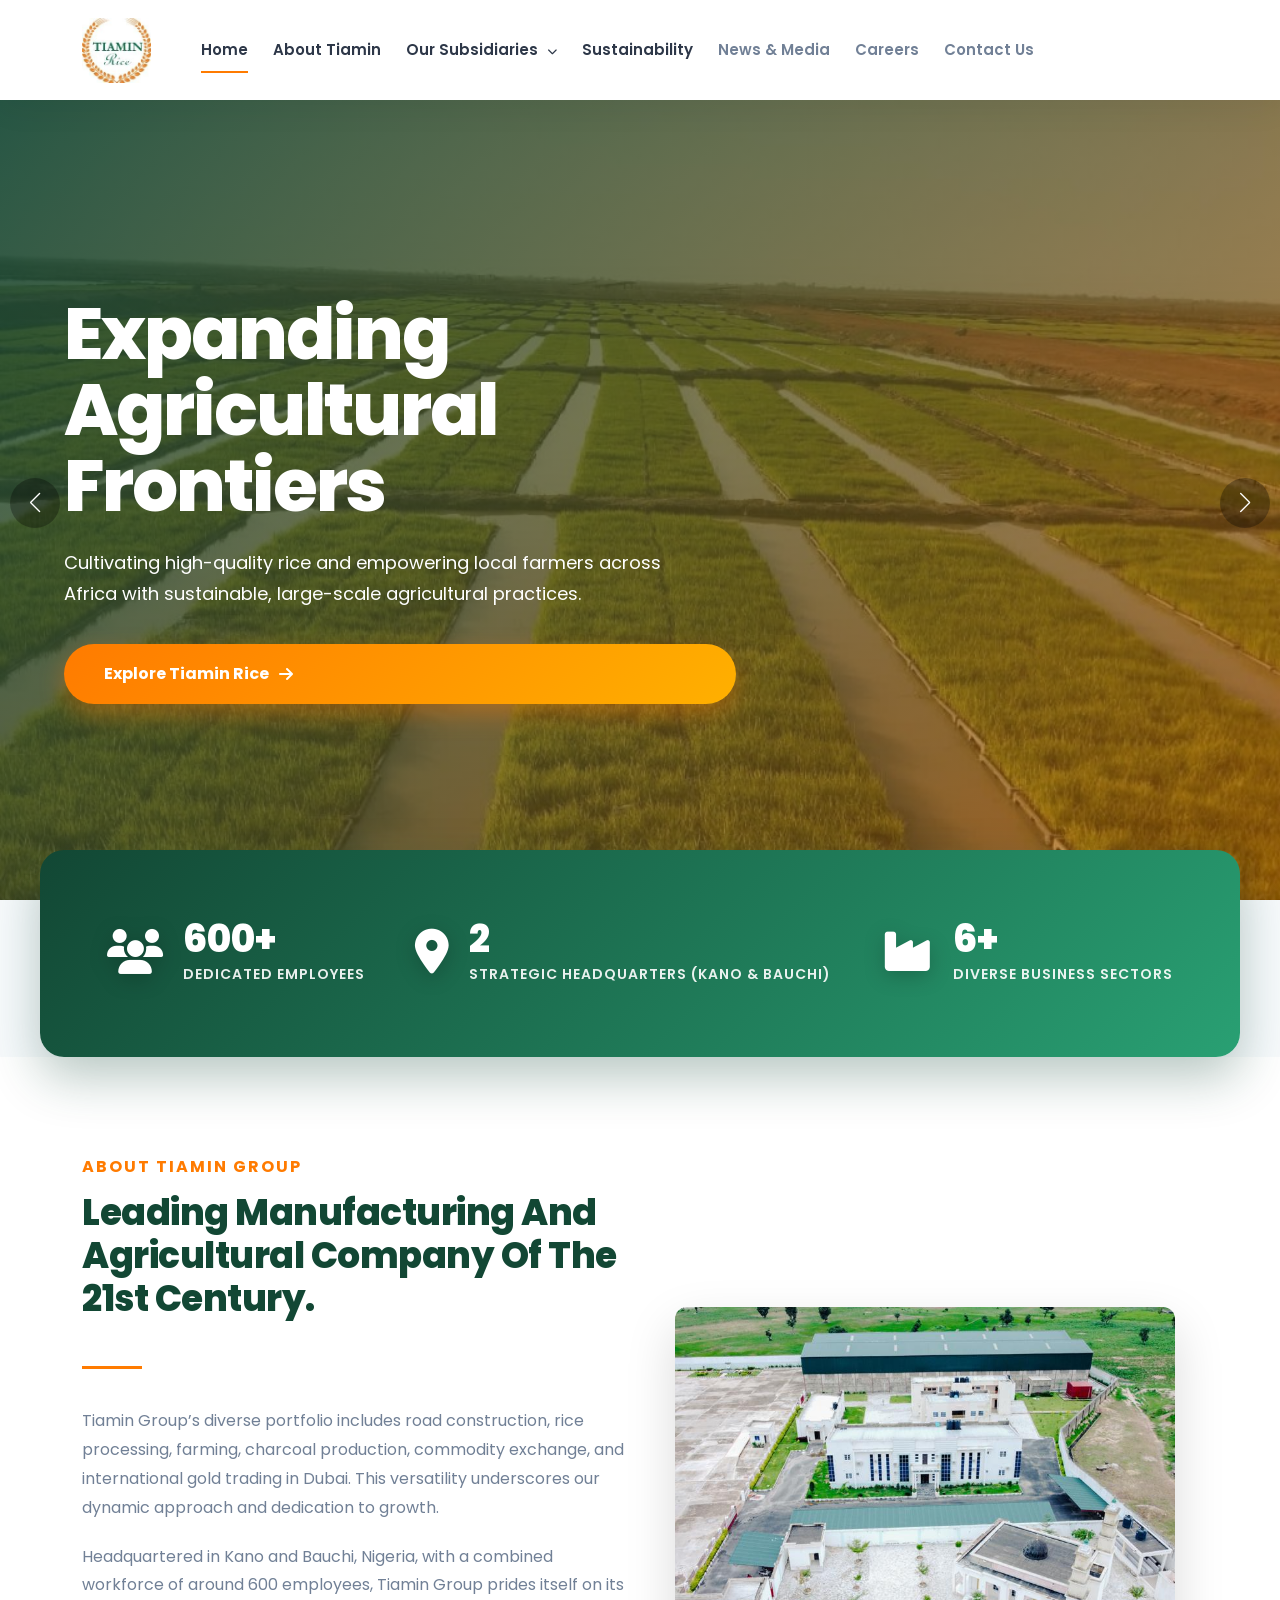
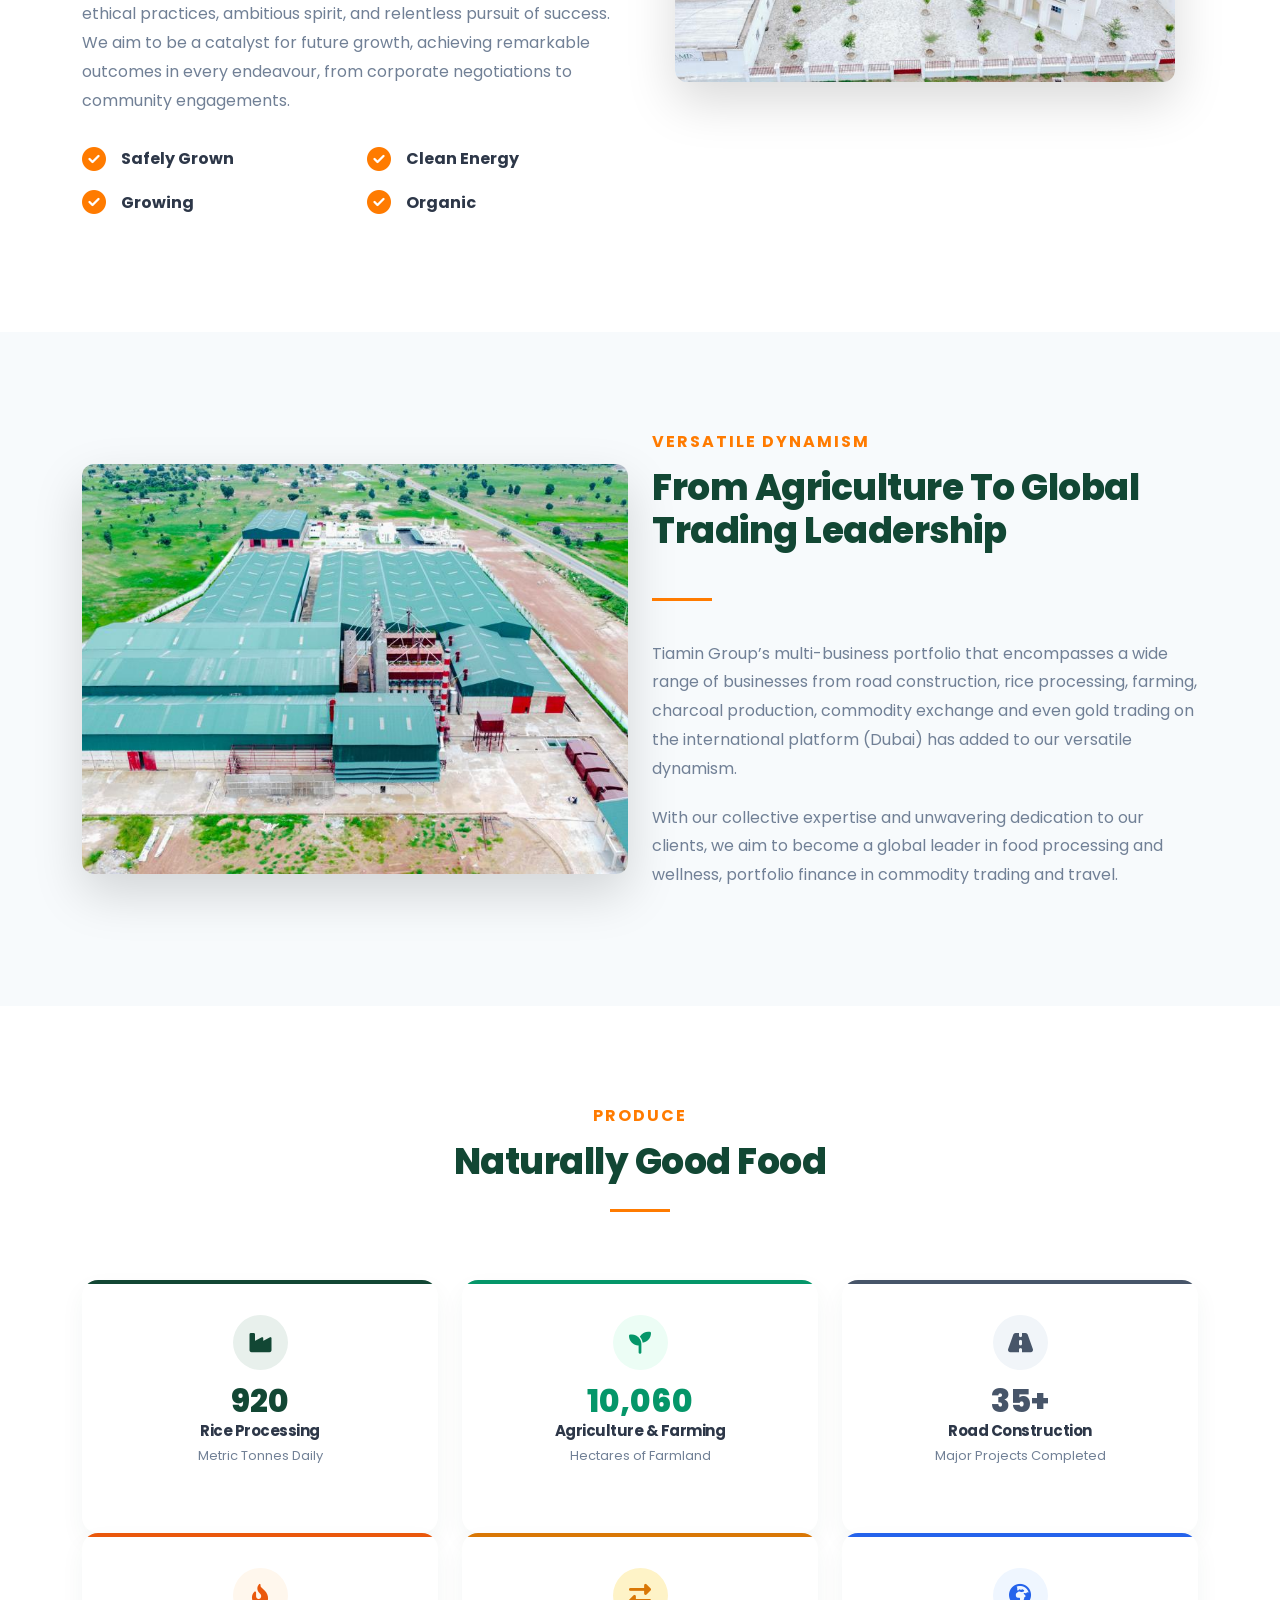
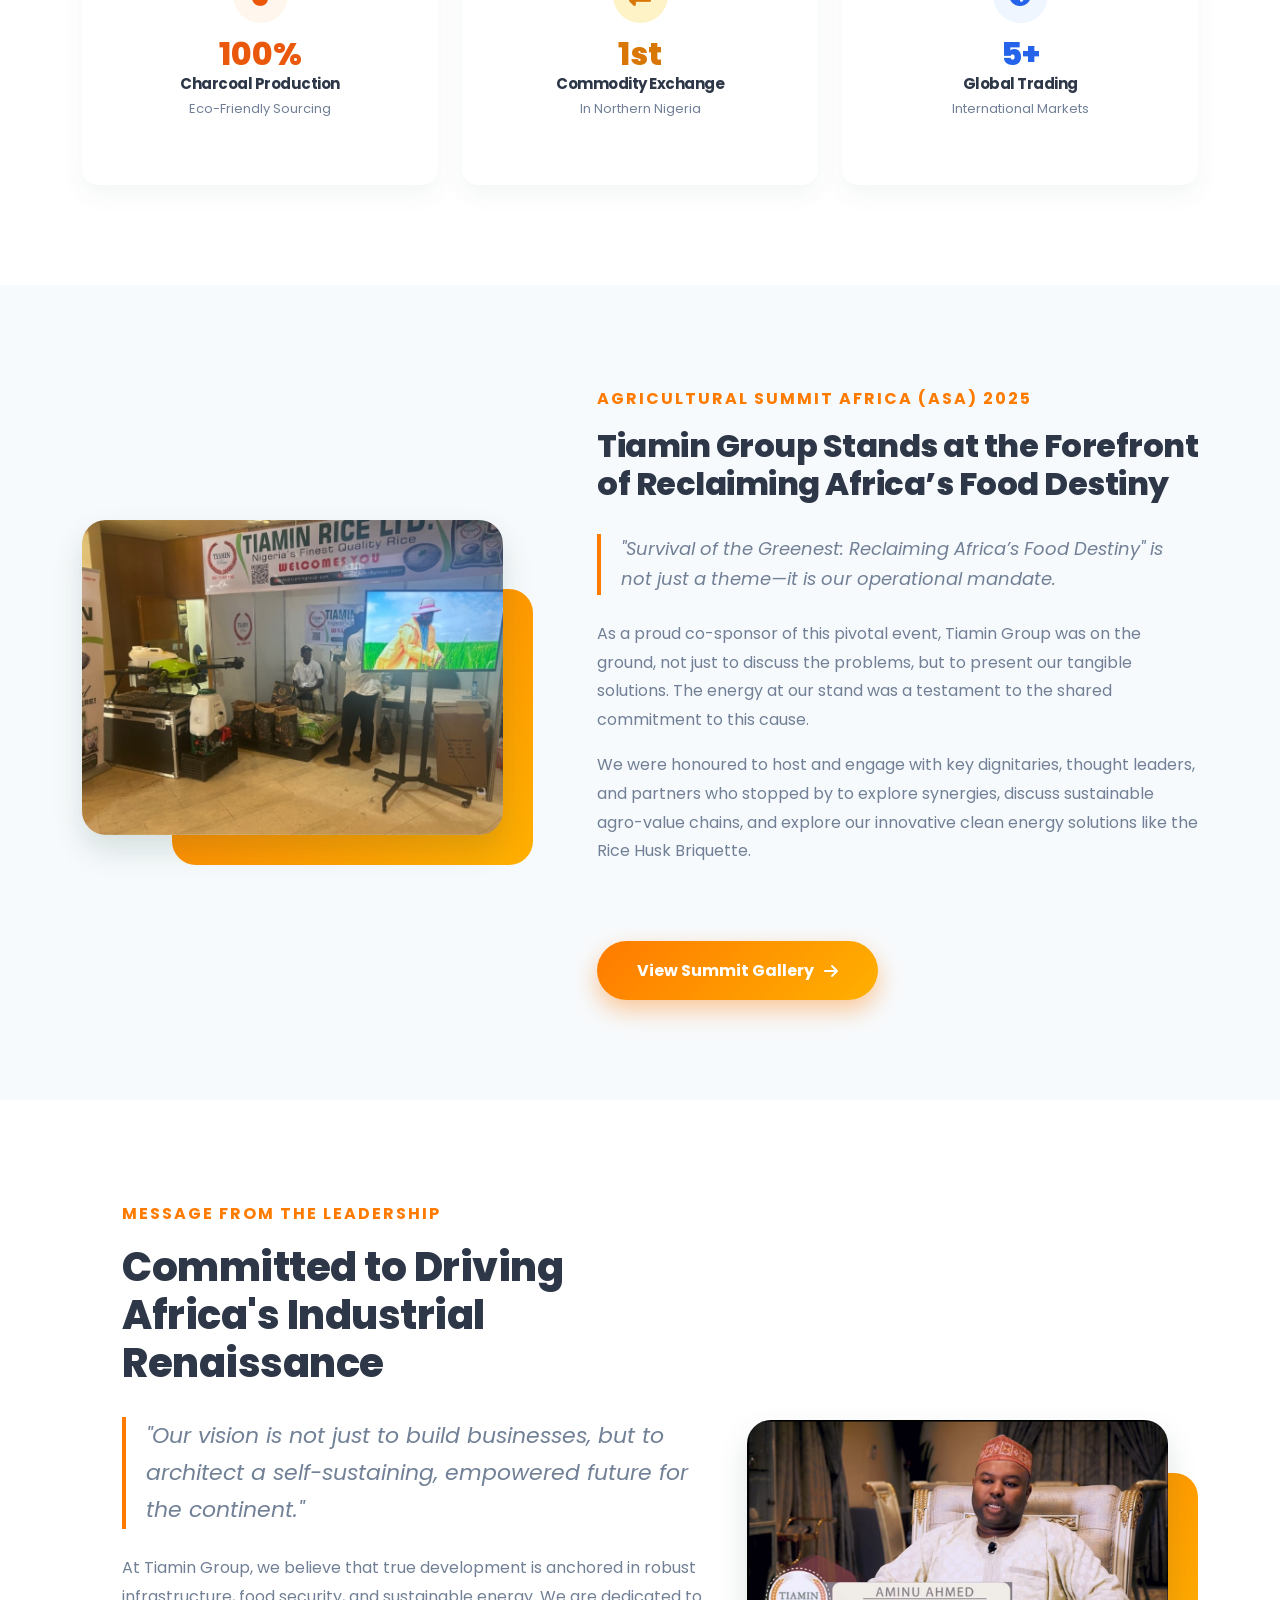
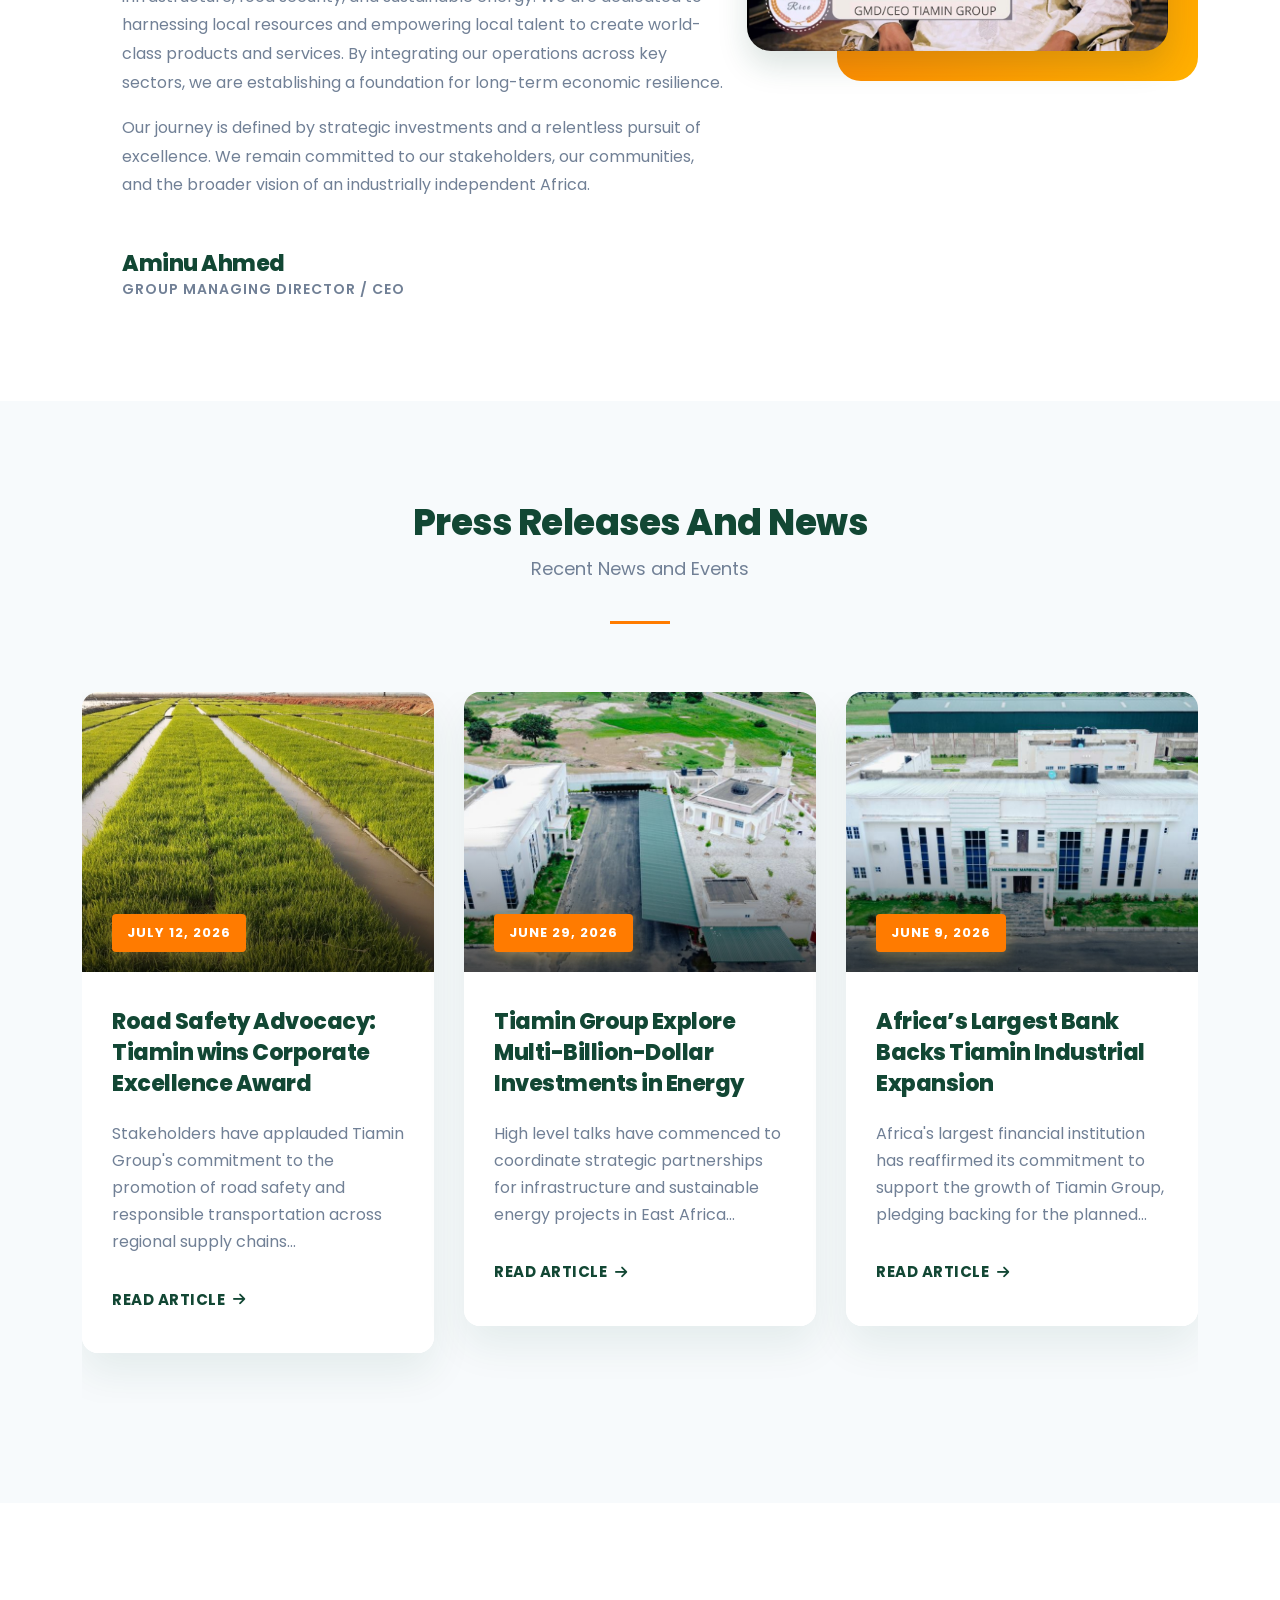
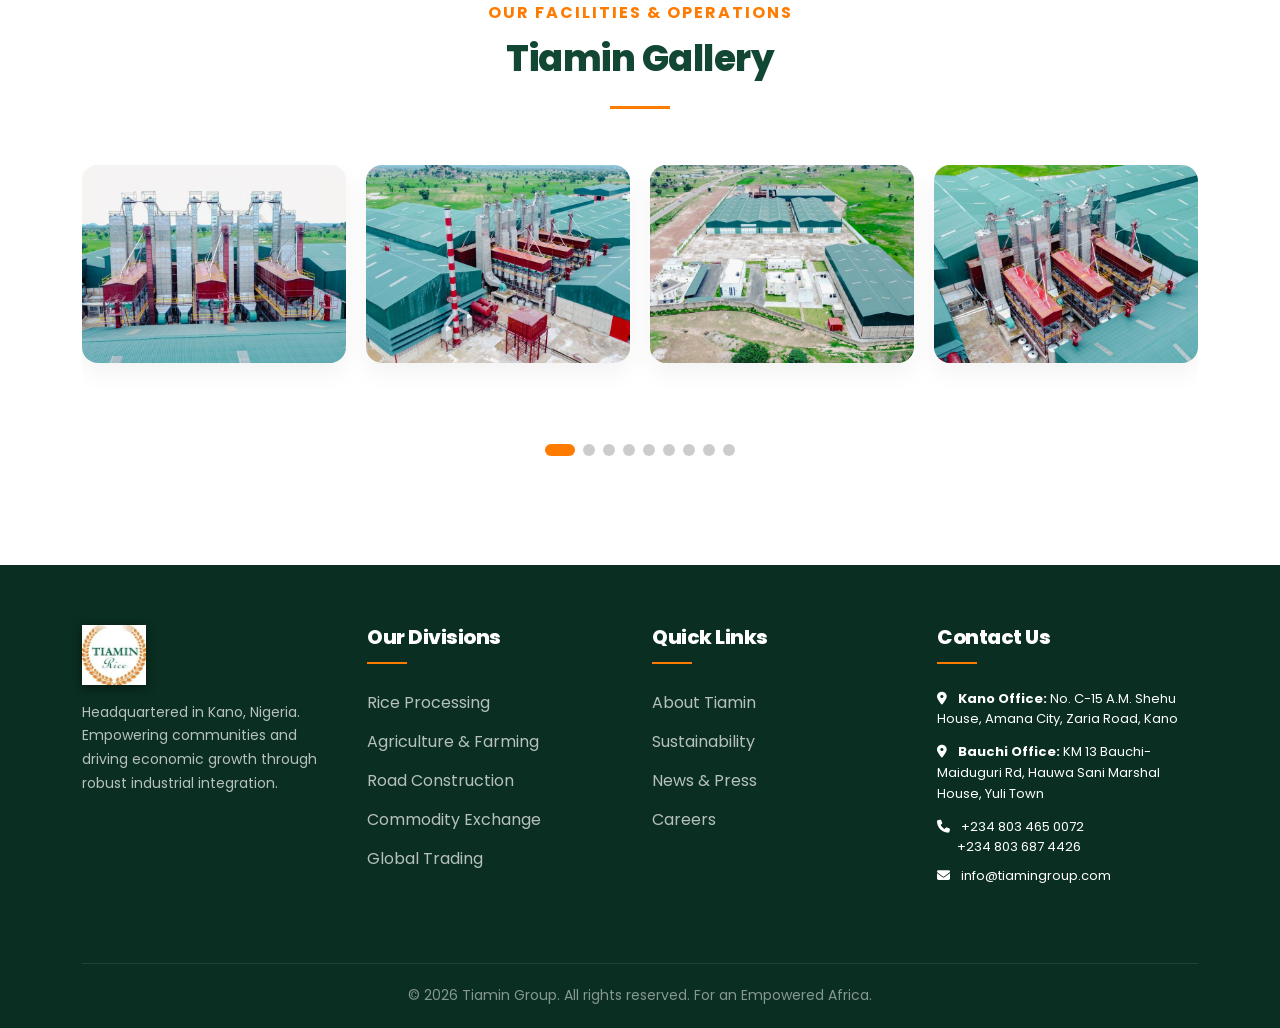
==== index.html @ 01db420b "Initial Commit" ====
<!DOCTYPE html>
<html lang="en">
<head>
    <meta charset="UTF-8">
    <meta name="viewport" content="width=device-width, initial-scale=1">
    <title>Tiamin Group – For An Empowered Africa</title>
    
    <!-- Google Fonts: Mimicking the robust corporate typography -->
    <link rel="preconnect" href="https://fonts.googleapis.com">
    <link rel="preconnect" href="https://fonts.gstatic.com" crossorigin>
    <link href="https://fonts.googleapis.com/css2?family=Poppins:wght@300;400;500;600;700;800;900&display=swap" rel="stylesheet">
    
    <!-- Bootstrap 5 for Grid -->
    <link href="https://cdn.jsdelivr.net/npm/bootstrap@5.3.0/dist/css/bootstrap.min.css" rel="stylesheet">
    
    <!-- Font Awesome (replacing Flaticon/Material Iconic for simplicity) -->
    <link rel="stylesheet" href="https://cdnjs.cloudflare.com/ajax/libs/font-awesome/6.5.0/css/all.min.css" />
    
    <!-- Swiper CSS for Sliders -->
    <link rel="stylesheet" href="https://cdn.jsdelivr.net/npm/swiper@11/swiper-bundle.min.css" />

        <link rel="stylesheet" href="assets/style.css">
</head>
<body>

    <!-- HEADER -->
    <header class="site-header" id="masthead">
        <div class="container">
            <div class="header-inner">
                <div class="site-branding">
                    <a href="#" class="logo-image"><img src="assets/logo.jpg" alt="Tiamin Group" style="height: 65px; width: auto; transition: transform 0.3s ease;"></a>
                </div>
                <nav class="site-navigation">
                    <ul class="main-menu">
                        <li><a href="index.html" class="active">Home</a></li>
                        <li><a href="about.html">About Tiamin</a></li>
                        <li class="has-dropdown">
                            <a href="#businesses">Our Subsidiaries <i class="fas fa-chevron-down" style="font-size: 10px; margin-left: 5px; transition: transform 0.3s ease; display: inline-block;"></i></a>
                            <ul class="sub-menu">
                                <li><a href="rice.html">Rice Processing</a></li>
                                <li><a href="rice.html#farm">Agriculture & Farming</a></li>
                                <li><a href="#businesses">Road Construction</a></li>
                                <li><a href="tcx.html">Commodity Exchange</a></li>
                                <li><a href="gold.html">Global Trading</a></li>
                            </ul>
                        </li>
                        <li><a href="#sustainability">Sustainability</a></li>
                        <li class="greymenu"><a href="#media">News & Media</a></li>
                        <li class="greymenu"><a href="#careers">Careers</a></li>
                        <li class="greymenu"><a href="#contact">Contact Us</a></li>
                    </ul>
                </nav>
                <div class="d-lg-none mobile-toggle">
                    <button class="btn" style="font-size:24px; color:var(--color-primary);"><i class="fas fa-bars"></i></button>
                </div>
            </div>
        </div>
    </header>

    <!-- HERO SLIDER -->
    <section class="hero-section">
        <div class="swiper swiper-hero">
            <div class="swiper-wrapper">
                
                <!-- Slide 1 -->
                <div class="swiper-slide">
                    <div class="hero-slide-bg" style="background-image: url('assets/rice_field_1.jpg');"></div>
                    <div class="hero-content">
                        <h1 class="hero-title">Expanding Agricultural Frontiers</h1>
                        <p class="hero-desc">Cultivating high-quality rice and empowering local farmers across Africa with sustainable, large-scale agricultural practices.</p>
                        <a href="rice.html" class="hero-btn">Explore Tiamin Rice <i class="fas fa-arrow-right"></i></a>
                    </div>
                </div>

                <!-- Slide 2 -->
                <div class="swiper-slide">
                    <div class="hero-slide-bg" style="background-image: url('assets/Tiamin-Factory-Pix00009-scaled.jpg');"></div>
                    <div class="hero-content">
                        <h1 class="hero-title">Powering Africa’s<br>Industrial Transformation</h1>
                        <p class="hero-desc">An integrated ecosystem designed to build sustainable wealth, drive manufacturing, and create robust infrastructure across the continent.</p>
                        <a href="#businesses" class="hero-btn">Explore Our Businesses <i class="fas fa-arrow-right"></i></a>
                    </div>
                </div>

                <!-- Slide 3 -->
                <div class="swiper-slide">
                    <div class="hero-slide-bg" style="background-image: url('assets/WhatsApp%20Image%202026-07-27%20at%2000.41.22%20(3).jpeg');"></div>
                    <div class="hero-content">
                        <h1 class="hero-title">Sustainable iMPACT.<br>Real Progress.</h1>
                        <p class="hero-desc">Tiamin Group is all about creating ventures that serve the interest of stakeholders, communities, and the people concerned.</p>
                        <a href="#sustainability" class="hero-btn">View Sustainability Strategy <i class="fas fa-arrow-right"></i></a>
                    </div>
                </div>

            </div>
            <!-- Navigation -->
            <div class="swiper-button-next"></div>
            <div class="swiper-button-prev"></div>
        </div>
    </section>

    <!-- CONTACT BOX / STATS -->
    <div class="cms-contact-box-wrap">
        <div class="container">
            <div class="cms-contact-box">
                <div class="info-item">
                    <div class="inner-icon"><i class="fas fa-users"></i></div>
                    <div class="inner-text">
                        <div class="above-text">600+</div>
                        <div class="bellow-text">Dedicated Employees</div>
                    </div>
                </div>
                <div class="info-item">
                    <div class="inner-icon"><i class="fas fa-map-marker-alt"></i></div>
                    <div class="inner-text">
                        <div class="above-text">2</div>
                        <div class="bellow-text">Strategic Headquarters (Kano & Bauchi)</div>
                    </div>
                </div>
                <div class="info-item">
                    <div class="inner-icon"><i class="fas fa-industry"></i></div>
                    <div class="inner-text">
                        <div class="above-text">6+</div>
                        <div class="bellow-text">Diverse Business Sectors</div>
                    </div>
                </div>
            </div>
        </div>
    </div>

    <!-- ABOUT TIAMIN GROUP -->
    <section id="about" style="padding: 100px 0; background: var(--color-card-bg);">
        <div class="container">
            <div class="row align-items-center">
                <div class="col-lg-6 mb-5 mb-lg-0">
                    <div class="cms-heading" style="text-align: left; margin-bottom: 30px;">
                        <h6 style="color:var(--color-accent); font-weight:700; text-transform:uppercase; margin-bottom:15px; letter-spacing:2px;">About Tiamin Group</h6>
                        <h2 class="custom-heading" style="text-align: left; margin-bottom: 30px;">Leading Manufacturing and Agricultural Company of the 21st Century.</h2>
                        <span class="heading-underline" style="margin-bottom: 0;"></span>
                    </div>
                    <p style="color: var(--color-text-light); font-size: 16px; line-height: 1.8; margin-bottom: 20px;">Tiamin Group’s diverse portfolio includes road construction, rice processing, farming, charcoal production, commodity exchange, and international gold trading in Dubai. This versatility underscores our dynamic approach and dedication to growth.</p>
                    <p style="color: var(--color-text-light); font-size: 16px; line-height: 1.8; margin-bottom: 30px;">Headquartered in Kano and Bauchi, Nigeria, with a combined workforce of around 600 employees, Tiamin Group prides itself on its ethical practices, ambitious spirit, and relentless pursuit of success. We aim to be a catalyst for future growth, achieving remarkable outcomes in every endeavour, from corporate negotiations to community engagements.</p>
                    <div class="row mt-4">
                        <div class="col-6 mb-3"><div class="d-flex align-items-center"><i class="fas fa-check-circle" style="color:var(--color-accent); font-size:24px; margin-right:15px;"></i><span style="font-weight:700; font-size:16px; color:var(--color-text);">Safely Grown</span></div></div>
                        <div class="col-6 mb-3"><div class="d-flex align-items-center"><i class="fas fa-check-circle" style="color:var(--color-accent); font-size:24px; margin-right:15px;"></i><span style="font-weight:700; font-size:16px; color:var(--color-text);">Clean Energy</span></div></div>
                        <div class="col-6 mb-3"><div class="d-flex align-items-center"><i class="fas fa-check-circle" style="color:var(--color-accent); font-size:24px; margin-right:15px;"></i><span style="font-weight:700; font-size:16px; color:var(--color-text);">Growing</span></div></div>
                        <div class="col-6 mb-3"><div class="d-flex align-items-center"><i class="fas fa-check-circle" style="color:var(--color-accent); font-size:24px; margin-right:15px;"></i><span style="font-weight:700; font-size:16px; color:var(--color-text);">Organic</span></div></div>
                    </div>
                </div>
                <div class="col-lg-6 text-center">
                    <img src="assets/WhatsApp%20Image%202026-07-27%20at%2000.41.24.jpeg" alt="About Tiamin" style="width: 100%; max-width: 500px; border-radius: 12px; box-shadow: 0 20px 50px rgba(0,0,0,0.15); aspect-ratio: 4/3; object-fit: cover;">
                </div>
            </div>
        </div>
    </section>

    <!-- VERSATILE DYNAMISM -->
    <section style="padding: 100px 0; background: var(--color-bg-grey);">
        <div class="container">
            <div class="row align-items-center flex-row-reverse">
                <div class="col-lg-6 mb-5 mb-lg-0 pl-lg-5">
                    <div class="cms-heading" style="text-align: left; margin-bottom: 30px;">
                        <h6 style="color:var(--color-accent); font-weight:700; text-transform:uppercase; margin-bottom:15px; letter-spacing:2px;">Versatile Dynamism</h6>
                        <h2 class="custom-heading" style="text-align: left; margin-bottom: 30px;">From Agriculture to Global Trading Leadership</h2>
                        <span class="heading-underline" style="margin-bottom: 0;"></span>
                    </div>
                    <p style="color: var(--color-text-light); font-size: 16px; line-height: 1.8; margin-bottom: 20px;">Tiamin Group’s multi-business portfolio that encompasses a wide range of businesses from road construction, rice processing, farming, charcoal production, commodity exchange and even gold trading on the international platform (Dubai) has added to our versatile dynamism.</p>
                    <p style="color: var(--color-text-light); font-size: 16px; line-height: 1.8;">With our collective expertise and unwavering dedication to our clients, we aim to become a global leader in food processing and wellness, portfolio finance in commodity trading and travel.</p>
                </div>
                <div class="col-lg-6">
                    <img src="assets/WhatsApp%20Image%202026-07-27%20at%2000.41.19.jpeg" alt="Versatile Dynamism" style="width: 100%; border-radius: 12px; box-shadow: 0 20px 50px rgba(0,0,0,0.15); aspect-ratio: 4/3; object-fit: cover;">
                </div>
            </div>
        </div>
    </section>

    <!-- FANCY BOXES GRID (PRODUCE) -->
    <section class="fancy-boxes-wrap" id="businesses" style="padding: 100px 0; background: var(--color-card-bg);">
        <div class="container">
            <div class="cms-heading">
                <h6 style="color:var(--color-accent); font-weight:700; text-transform:uppercase; margin-bottom:15px; letter-spacing:2px;">Produce</h6>
                <h2 class="custom-heading">Naturally Good Food</h2>
                <span class="heading-underline"></span>
            </div>
            <div class="row">
                
                <div class="col-lg-4 col-md-6">
                    <div class="cms-fancy-box" style="--card-color: #124734; --card-bg-color: #E8F0EC;">
                        <div class="box-content-wrapper">
                            <div class="cms-fancy-box-icon-wrap"><i class="fas fa-industry"></i></div>
                            <div class="cms-fancy-box-number">920</div>
                            <h3 class="cms-fancy-box-title">Rice Processing</h3>
                            <p class="cms-fancy-box-description">Metric Tonnes Daily</p>
                        </div>
                    </div>
                </div>

                <div class="col-lg-4 col-md-6">
                    <div class="cms-fancy-box" style="--card-color: #059669; --card-bg-color: #ECFDF5;">
                        <div class="box-content-wrapper">
                            <div class="cms-fancy-box-icon-wrap"><i class="fas fa-seedling"></i></div>
                            <div class="cms-fancy-box-number">10,060</div>
                            <h3 class="cms-fancy-box-title">Agriculture & Farming</h3>
                            <p class="cms-fancy-box-description">Hectares of Farmland</p>
                        </div>
                    </div>
                </div>

                <div class="col-lg-4 col-md-6">
                    <div class="cms-fancy-box" style="--card-color: #475569; --card-bg-color: #F1F5F9;">
                        <div class="box-content-wrapper">
                            <div class="cms-fancy-box-icon-wrap"><i class="fas fa-road"></i></div>
                            <div class="cms-fancy-box-number">35+</div>
                            <h3 class="cms-fancy-box-title">Road Construction</h3>
                            <p class="cms-fancy-box-description">Major Projects Completed</p>
                        </div>
                    </div>
                </div>

                <div class="col-lg-4 col-md-6">
                    <div class="cms-fancy-box" style="--card-color: #EA580C; --card-bg-color: #FFF7ED;">
                        <div class="box-content-wrapper">
                            <div class="cms-fancy-box-icon-wrap"><i class="fas fa-fire-alt"></i></div>
                            <div class="cms-fancy-box-number">100%</div>
                            <h3 class="cms-fancy-box-title">Charcoal Production</h3>
                            <p class="cms-fancy-box-description">Eco-Friendly Sourcing</p>
                        </div>
                    </div>
                </div>

                <div class="col-lg-4 col-md-6">
                    <div class="cms-fancy-box" style="--card-color: #D97706; --card-bg-color: #FEF3C7;">
                        <div class="box-content-wrapper">
                            <div class="cms-fancy-box-icon-wrap"><i class="fas fa-exchange-alt"></i></div>
                            <div class="cms-fancy-box-number">1st</div>
                            <h3 class="cms-fancy-box-title">Commodity Exchange</h3>
                            <p class="cms-fancy-box-description">In Northern Nigeria</p>
                        </div>
                    </div>
                </div>
                
                <div class="col-lg-4 col-md-6">
                    <div class="cms-fancy-box" style="--card-color: #2563EB; --card-bg-color: #EFF6FF;">
                        <div class="box-content-wrapper">
                            <div class="cms-fancy-box-icon-wrap"><i class="fas fa-globe-africa"></i></div>
                            <div class="cms-fancy-box-number">5+</div>
                            <h3 class="cms-fancy-box-title">Global Trading</h3>
                            <p class="cms-fancy-box-description">International Markets</p>
                        </div>
                    </div>
                </div>

            </div>
        </div>
    </section>

    <!-- ASA 2025 SUMMIT SECTION -->
    <section class="ceo-section" id="sustainability" style="background: var(--color-bg-grey);">
        <div class="container">
            <div class="row align-items-center">
                <div class="col-lg-5 mb-5 mb-lg-0">
                    <div class="ceo-image-wrapper">
                        <!-- Using booth image for summit -->
                        <img src="assets/booth.jpg" alt="ASA 2025 Summit">
                    </div>
                </div>
                <div class="col-lg-7">
                    <div class="ceo-content">
                        <div class="ceo-greeting">Agricultural Summit Africa (ASA) 2025</div>
                        <h2 class="ceo-title-main" style="font-size: 32px;">Tiamin Group Stands at the Forefront of Reclaiming Africa’s Food Destiny</h2>
                        <div class="ceo-quote" style="font-size: 18px;">
                            "Survival of the Greenest: Reclaiming Africa’s Food Destiny" is not just a theme—it is our operational mandate.
                        </div>
                        <div class="ceo-text">
                            <p>As a proud co-sponsor of this pivotal event, Tiamin Group was on the ground, not just to discuss the problems, but to present our tangible solutions. The energy at our stand was a testament to the shared commitment to this cause.</p>
                            <p>We were honoured to host and engage with key dignitaries, thought leaders, and partners who stopped by to explore synergies, discuss sustainable agro-value chains, and explore our innovative clean energy solutions like the Rice Husk Briquette.</p>
                        </div>
                        <div class="ceo-signature-block mt-4">
                            <a href="#" class="hero-btn" style="opacity:1; transform:none;">View Summit Gallery <i class="fas fa-arrow-right"></i></a>
                        </div>
                    </div>
                </div>
            </div>
        </div>
    </section>

    <!-- CEO MESSAGE SECTION -->
    <section class="ceo-section" id="leadership" style="background: var(--color-card-bg);">
        <div class="container">
            <div class="row align-items-center flex-row-reverse">
                <div class="col-lg-5 mb-5 mb-lg-0">
                    <div class="ceo-image-wrapper">
                        <img src="assets/tiamin-group-ceo-speech.jpg" alt="Leadership">
                    </div>
                </div>
                <div class="col-lg-7 pr-lg-5">
                    <div class="ceo-content">
                        <div class="ceo-greeting">Message from the Leadership</div>
                        <h2 class="ceo-title-main">Committed to Driving Africa's Industrial Renaissance</h2>
                        <div class="ceo-quote">
                            "Our vision is not just to build businesses, but to architect a self-sustaining, empowered future for the continent."
                        </div>
                        <div class="ceo-text">
                            <p>At Tiamin Group, we believe that true development is anchored in robust infrastructure, food security, and sustainable energy. We are dedicated to harnessing local resources and empowering local talent to create world-class products and services. By integrating our operations across key sectors, we are establishing a foundation for long-term economic resilience.</p>
                            <p>Our journey is defined by strategic investments and a relentless pursuit of excellence. We remain committed to our stakeholders, our communities, and the broader vision of an industrially independent Africa.</p>
                        </div>
                        <div class="ceo-signature-block">
                            <div class="ceo-details">
                                <h4>Aminu Ahmed</h4>
                                <p>Group Managing Director / CEO</p>
                            </div>
                        </div>
                    </div>
                </div>
            </div>
        </div>
    </section>

    <!-- NEWS CAROUSEL -->
    <section class="news-section" id="media">
        <div class="container">
            <div class="cms-heading">
                <h2 class="custom-heading">Press Releases and News</h2>
                <div class="custom-description">Recent News and Events</div>
                <span class="heading-underline"></span>
            </div>

            <div class="swiper swiper-news" style="padding-bottom: 50px;">
                <div class="swiper-wrapper">
                    
                    <div class="swiper-slide">
                        <div class="carousel-item-inner">
                            <div class="entry-featured">
                                <a href="#"><img src="assets/rice_field_2.jpg" alt="News"></a>
                                <div class="post-date-badge">July 12, 2026</div>
                            </div>
                            <div class="entry-body">
                                <h3 class="entry-title"><a href="#">Road Safety Advocacy: Tiamin wins Corporate Excellence Award</a></h3>
                                <div class="entry-content-text">
                                    Stakeholders have applauded Tiamin Group's commitment to the promotion of road safety and responsible transportation across regional supply chains...
                                </div>
                                <div class="entry-readmore">
                                    <a href="#">Read Article <i class="fas fa-arrow-right"></i></a>
                                </div>
                            </div>
                        </div>
                    </div>

                    <div class="swiper-slide">
                        <div class="carousel-item-inner">
                            <div class="entry-featured">
                                <a href="#"><img src="assets/WhatsApp%20Image%202026-07-27%20at%2000.41.24%20(1).jpeg" alt="News" style="aspect-ratio: 16/9; object-fit: cover; width: 100%;"></a>
                                <div class="post-date-badge">June 29, 2026</div>
                            </div>
                            <div class="entry-body">
                                <h3 class="entry-title"><a href="#">Tiamin Group Explore Multi-Billion-Dollar Investments in Energy</a></h3>
                                <div class="entry-content-text">
                                    High level talks have commenced to coordinate strategic partnerships for infrastructure and sustainable energy projects in East Africa...
                                </div>
                                <div class="entry-readmore">
                                    <a href="#">Read Article <i class="fas fa-arrow-right"></i></a>
                                </div>
                            </div>
                        </div>
                    </div>

                    <div class="swiper-slide">
                        <div class="carousel-item-inner">
                            <div class="entry-featured">
                                <a href="#"><img src="assets/WhatsApp%20Image%202026-07-27%20at%2000.41.24%20(2).jpeg" alt="News" style="aspect-ratio: 16/9; object-fit: cover; width: 100%;"></a>
                                <div class="post-date-badge">June 9, 2026</div>
                            </div>
                            <div class="entry-body">
                                <h3 class="entry-title"><a href="#">Africa’s Largest Bank Backs Tiamin Industrial Expansion</a></h3>
                                <div class="entry-content-text">
                                    Africa's largest financial institution has reaffirmed its commitment to support the growth of Tiamin Group, pledging backing for the planned...
                                </div>
                                <div class="entry-readmore">
                                    <a href="#">Read Article <i class="fas fa-arrow-right"></i></a>
                                </div>
                            </div>
                        </div>
                    </div>

                </div>
                <!-- Pagination -->
                <div class="swiper-pagination"></div>
            </div>
        </div>
    </section>

    <!-- GALLERY SECTION -->
    <section class="gallery-section" id="gallery" style="padding: 100px 0; background: var(--color-card-bg);">
        <style>
            .gallery-item {
                border-radius: 16px;
                overflow: hidden;
                box-shadow: 0 10px 25px rgba(0,0,0,0.05);
                aspect-ratio: 4/3;
                background: #f0f0f0;
            }
            .gallery-item img {
                width: 100%;
                height: 100%;
                object-fit: cover;
                transition: transform 0.5s ease;
            }
            .gallery-item:hover img {
                transform: scale(1.05);
            }
        </style>
        <div class="container">
            <div class="cms-heading text-center mb-5" style="text-align: center;">
                <h6 style="color:var(--color-accent); font-weight:700; text-transform:uppercase; margin-bottom:15px; letter-spacing:2px; text-align: center;">Our Facilities & Operations</h6>
                <h2 class="custom-heading mx-auto" style="text-align: center;">Tiamin Gallery</h2>
                <span class="heading-underline mx-auto" style="margin-left: auto; margin-right: auto;"></span>
            </div>

            <div class="swiper swiper-gallery" style="padding-bottom: 50px;">
                <div class="swiper-wrapper">
                    <div class="swiper-slide"><div class="gallery-item"><img src="assets/WhatsApp%20Image%202026-07-27%20at%2000.41.19%20(1).jpeg" alt="Tiamin Operation"></div></div>
                    <div class="swiper-slide"><div class="gallery-item"><img src="assets/WhatsApp%20Image%202026-07-27%20at%2000.41.19%20(2).jpeg" alt="Tiamin Operation"></div></div>
                    <div class="swiper-slide"><div class="gallery-item"><img src="assets/WhatsApp%20Image%202026-07-27%20at%2000.41.19%20(3).jpeg" alt="Tiamin Operation"></div></div>
                    <div class="swiper-slide"><div class="gallery-item"><img src="assets/WhatsApp%20Image%202026-07-27%20at%2000.41.20%20(1).jpeg" alt="Tiamin Operation"></div></div>
                    <div class="swiper-slide"><div class="gallery-item"><img src="assets/WhatsApp%20Image%202026-07-27%20at%2000.41.20%20(2).jpeg" alt="Tiamin Operation"></div></div>
                    <div class="swiper-slide"><div class="gallery-item"><img src="assets/WhatsApp%20Image%202026-07-27%20at%2000.41.21%20(1).jpeg" alt="Tiamin Operation"></div></div>
                    <div class="swiper-slide"><div class="gallery-item"><img src="assets/WhatsApp%20Image%202026-07-27%20at%2000.41.22%20(1).jpeg" alt="Tiamin Operation"></div></div>
                    <div class="swiper-slide"><div class="gallery-item"><img src="assets/WhatsApp%20Image%202026-07-27%20at%2000.41.23%20(1).jpeg" alt="Tiamin Operation"></div></div>
                    <div class="swiper-slide"><div class="gallery-item"><img src="assets/WhatsApp%20Image%202026-07-27%20at%2000.41.24%20(3).jpeg" alt="Tiamin Operation"></div></div>
                </div>
                <div class="swiper-pagination gallery-pagination position-relative mt-4"></div>
            </div>
        </div>
    </section>

    <!-- FOOTER -->
    <footer class="site-footer" id="contact">
        <div class="container">
            <div class="row">
                <div class="col-lg-3 col-md-6 mb-4">
                    <a href="#" class="logo-image mb-3 d-block"><img src="assets/logo.jpg" alt="Tiamin Group" style="height: 60px; filter: drop-shadow(0px 2px 5px rgba(0,0,0,0.5));"></a>
                    <p style="color:rgba(255,255,255,0.7); font-size:14px;">Headquartered in Kano, Nigeria. Empowering communities and driving economic growth through robust industrial integration.</p>
                </div>
                <div class="col-lg-3 col-md-6 mb-4">
                    <h4 class="footer-widget-title">Our Divisions</h4>
                    <ul class="footer-menu">
                        <li><a href="rice.html">Rice Processing</a></li>
                        <li><a href="rice.html#farm">Agriculture & Farming</a></li>
                        <li><a href="#businesses">Road Construction</a></li>
                        <li><a href="tcx.html">Commodity Exchange</a></li>
                        <li><a href="gold.html">Global Trading</a></li>
                    </ul>
                </div>
                <div class="col-lg-3 col-md-6 mb-4">
                    <h4 class="footer-widget-title">Quick Links</h4>
                    <ul class="footer-menu">
                        <li><a href="about.html">About Tiamin</a></li>
                        <li><a href="#sustainability">Sustainability</a></li>
                        <li><a href="#media">News & Press</a></li>
                        <li><a href="#careers">Careers</a></li>
                    </ul>
                </div>
                <div class="col-lg-3 col-md-6 mb-4">
                    <h4 class="footer-widget-title">Contact Us</h4>
                    <ul class="footer-menu" style="font-size: 13px; line-height: 1.6;">
                        <li style="margin-bottom: 12px;"><i class="fas fa-map-marker-alt me-2 text-accent"></i> <strong>Kano Office:</strong> No. C-15 A.M. Shehu House, Amana City, Zaria Road, Kano</li>
                        <li style="margin-bottom: 12px;"><i class="fas fa-map-marker-alt me-2 text-accent"></i> <strong>Bauchi Office:</strong> KM 13 Bauchi-Maiduguri Rd, Hauwa Sani Marshal House, Yuli Town</li>
                        <li style="margin-bottom: 8px;"><i class="fas fa-phone me-2 text-accent"></i> +234 803 465 0072<br><span style="padding-left: 20px;">+234 803 687 4426</span></li>
                        <li><i class="fas fa-envelope me-2 text-accent"></i> info@tiamingroup.com</li>
                    </ul>
                </div>
            </div>
            <div class="footer-bottom">
                <p class="mb-0">&copy; 2026 Tiamin Group. All rights reserved. For an Empowered Africa.</p>
            </div>
        </div>
    </footer>

    <!-- Scripts -->
    <script src="https://cdn.jsdelivr.net/npm/bootstrap@5.3.0/dist/js/bootstrap.bundle.min.js"></script>
    <script src="https://cdn.jsdelivr.net/npm/swiper@11/swiper-bundle.min.js"></script>
    <script>
        // Sticky Header
        window.addEventListener('scroll', function() {
            const header = document.getElementById('masthead');
            if (window.scrollY > 50) {
                header.classList.add('sticky');
            } else {
                header.classList.remove('sticky');
            }
        });

        // Hero Swiper
        const heroSwiper = new Swiper('.swiper-hero', {
            loop: true,
            effect: 'fade',
            speed: 1000,
            autoplay: {
                delay: 6000,
                disableOnInteraction: false,
            },
            navigation: {
                nextEl: '.swiper-button-next',
                prevEl: '.swiper-button-prev',
            }
        });

        // News Swiper
        const newsSwiper = new Swiper('.swiper-news', {
            slidesPerView: 1,
            spaceBetween: 30,
            loop: true,
            pagination: {
                el: '.swiper-pagination',
                clickable: true,
            },
            breakpoints: {
                768: { slidesPerView: 2 },
                992: { slidesPerView: 3 }
            }
        });

        // Gallery Swiper
        const gallerySwiper = new Swiper('.swiper-gallery', {
            slidesPerView: 1,
            spaceBetween: 20,
            loop: true,
            autoplay: { delay: 3000, disableOnInteraction: false },
            pagination: { el: '.gallery-pagination', clickable: true },
            breakpoints: {
                576: { slidesPerView: 2 },
                768: { slidesPerView: 3 },
                992: { slidesPerView: 4 }
            }
        });

        // Mobile Menu Toggle
        document.querySelector('.mobile-toggle button').addEventListener('click', function() {
            const nav = document.querySelector('.site-navigation');
            nav.classList.toggle('active');
        });
    </script>
</body>
</html>
---- assets/style.css ----
/* =======================================================================
           CORPORATE VARIABLES & BASE (Tiamin Colors, Dangote-style Architecture)
        ======================================================================= */
        :root {
            --color-primary: #124734; /* Tiamin Forest Green */
            --color-primary-dark: #0a2e21;
            --color-accent: #FF7B00; /* Vibrant Sunset Orange */
            --color-accent-hover: #FF9D00;
            --color-text: #2D3748; /* Soft Slate */
            --color-text-light: #718096; /* Cool Grey */
            --color-bg-grey: #F7FAFC; /* Crisp Light Blue-Grey */
            --color-card-bg: #ffffff;
            
            --gradient-primary: linear-gradient(135deg, #124734 0%, #29a073 100%);
            --gradient-accent: linear-gradient(135deg, #FF7B00 0%, #FFB000 100%);
            
            --font-heading: 'Poppins', sans-serif;
            --font-main: 'Poppins', sans-serif;
            --header-height: 100px;
            --header-height-sticky: 80px;
            
            --transition: all 0.4s cubic-bezier(0.175, 0.885, 0.32, 1.27); /* Bouncy dynamic transition */
        }

        body {
            font-family: var(--font-main);
            color: var(--color-text);
            line-height: 1.7;
            -webkit-font-smoothing: antialiased;
            background-color: var(--color-bg-grey);
        }

        a { color: var(--color-primary); text-decoration: none; transition: var(--transition); }
        a:hover { color: var(--color-accent); }

        h1, h2, h3, h4, h5, h6 { 
            font-family: var(--font-heading); 
            font-weight: 800; 
            color: var(--color-primary); 
            margin-bottom: 20px; 
            letter-spacing: -0.5px;
        }

        .section-padding { padding: 80px 0; }
        .bg-grey { background-color: var(--color-bg-grey); }

        /* =======================================================================
           HEADER (Sticky, Corporate Layout)
        ======================================================================= */
        .site-header {
            position: fixed;
            top: 0; left: 0; width: 100%;
            background: rgba(255, 255, 255, 0.95);
            backdrop-filter: blur(10px);
            -webkit-backdrop-filter: blur(10px);
            z-index: 1030;
            box-shadow: 0 10px 30px rgba(0,0,0,0.05);
            border-bottom: none;
            transition: var(--transition);
        }

        .header-inner {
            display: flex;
            align-items: center;
            justify-content: flex-start;
            height: var(--header-height);
            transition: height 0.3s ease;
        }

        .site-navigation {
            margin-left: 50px;
        }

        .mobile-toggle {
            margin-left: auto;
        }

        .site-header.sticky .header-inner { height: var(--header-height-sticky); }

        .logo-text {
            font-size: 28px;
            font-weight: 900;
            color: var(--color-primary);
            letter-spacing: -0.5px;
            margin: 0;
            text-transform: uppercase;
        }
        .logo-text span { color: var(--color-accent); }

        .main-menu {
            display: flex;
            list-style: none;
            margin: 0; padding: 0;
            gap: 25px;
        }

        .main-menu li a {
            font-size: 15px;
            font-weight: 600;
            color: var(--color-text);
            text-transform: capitalize;
            position: relative;
            padding: 10px 0;
            display: block;
        }

        /* The grey menu items from the reference */
        .main-menu li.greymenu a { color: var(--color-text-light); }
        .main-menu li.greymenu a:hover { color: var(--color-accent); }

        .main-menu li a::after {
            content: '';
            position: absolute;
            bottom: 0; left: 0; width: 0; height: 2px;
            background: var(--color-accent);
            transition: var(--transition);
        }
        .main-menu li a:hover::after, .main-menu li a.active::after { width: 100%; }

        /* =======================================================================
           DROPDOWN MENU
        ======================================================================= */
        .main-menu li.has-dropdown { position: relative; }
        .sub-menu {
            position: absolute; top: 100%; left: 0;
            background: #ffffff;
            min-width: 240px; box-shadow: 0 15px 40px rgba(18, 71, 52, 0.1); border-radius: 16px; border: none;
            padding: 15px 0; opacity: 0; visibility: hidden; transform: translateY(15px);
            transition: all 0.3s cubic-bezier(0.175, 0.885, 0.32, 1.27); list-style: none; z-index: 100; margin: 0;
        }
        .main-menu li.has-dropdown:hover .sub-menu { opacity: 1; visibility: visible; transform: translateY(0); }
        .main-menu li.has-dropdown:hover > a i { transform: rotate(180deg); }
        .sub-menu li { margin: 0; }
        .sub-menu li a {
            padding: 10px 25px; font-size: 15px; border-bottom: none;
            color: var(--color-text); display: block; font-weight: 600;
        }
        .sub-menu li:last-child a { border-bottom: none; }
        .sub-menu li a::after { display: none !important; }
        .sub-menu li a:hover { background: transparent; color: var(--color-accent); padding-left: 32px; }

        /* =======================================================================
           HERO SLIDER (Mimicking Slider Revolution)
        ======================================================================= */
        .hero-section {
            margin-top: var(--header-height);
            height: calc(100vh - var(--header-height));
            min-height: 600px;
            max-height: 800px;
            position: relative;
        }

        .swiper-hero { width: 100%; height: 100%; }

        .hero-slide-bg {
            position: absolute; inset: 0;
            background-size: cover;
            background-position: center;
            background-repeat: no-repeat;
        }

        .hero-slide-bg::after {
            content: ''; position: absolute; inset: 0;
            background: linear-gradient(135deg, rgba(18, 71, 52, 0.9) 0%, rgba(255, 123, 0, 0.4) 100%);
        }

        .hero-content {
            position: relative;
            z-index: 10;
            height: 100%;
            display: flex;
            flex-direction: column;
            justify-content: center;
            padding: 0 5%;
            max-width: 800px;
        }

        .hero-title {
            color: #ffffff;
            font-size: 72px;
            line-height: 1.05;
            font-weight: 800;
            letter-spacing: -2px;
            margin-bottom: 25px;
            opacity: 0; transform: translateY(30px);
            transition: all 1s ease 0.3s;
        }

        .hero-desc {
            color: #ffffff;
            font-size: 18px;
            font-weight: 400;
            margin-bottom: 35px;
            max-width: 650px;
            opacity: 0; transform: translateY(30px);
            transition: all 1s ease 0.5s;
        }

        .hero-btn {
            display: inline-flex;
            align-items: center;
            background: var(--gradient-accent);
            color: #ffffff;
            padding: 16px 40px;
            font-size: 16px;
            font-weight: 700;
            border-radius: 50px;
            border: none;
            box-shadow: 0 10px 25px rgba(255, 123, 0, 0.4);
            opacity: 0; transform: translateY(30px);
            transition: all 1s cubic-bezier(0.175, 0.885, 0.32, 1.27) 0.7s;
        }
        .hero-btn i { margin-left: 10px; transition: transform 0.3s ease; }
        .hero-btn:hover { background: var(--gradient-accent); color: #ffffff; box-shadow: 0 15px 35px rgba(255, 123, 0, 0.6); transform: translateY(-5px) scale(1.05) !important; }

        /* Active Slide Animations */
        .swiper-slide-active .hero-title,
        .swiper-slide-active .hero-desc,
        .swiper-slide-active .hero-btn {
            opacity: 1; transform: translateY(0);
        }

        .swiper-button-next, .swiper-button-prev {
            color: #ffffff;
            background: rgba(0,0,0,0.3);
            width: 50px; height: 50px;
            border-radius: 50%;
        }
        .swiper-button-next:after, .swiper-button-prev:after { font-size: 20px; }

        /* =======================================================================
           CONTACT BOX / STATS (Direct structural port)
        ======================================================================= */
        .cms-contact-box-wrap {
            background: var(--gradient-primary);
            padding: 50px 0;
            position: relative;
            z-index: 20;
            margin-top: -50px; /* Overlap */
            border-radius: 24px;
            box-shadow: 0 20px 50px rgba(18, 71, 52, 0.3);
            border: none;
            max-width: 1200px;
            margin-left: auto; margin-right: auto;
        }

        .cms-contact-box {
            display: flex;
            justify-content: space-around;
            flex-wrap: wrap;
        }

        .info-item {
            display: flex;
            align-items: center;
            color: #ffffff;
            padding: 15px;
        }

        .info-item .inner-icon {
            font-size: 45px;
            color: #ffffff;
            margin-right: 20px;
            filter: drop-shadow(0 5px 10px rgba(0,0,0,0.2));
        }

        .info-item .inner-text .above-text {
            font-family: var(--font-heading);
            font-size: 38px;
            font-weight: 800;
            line-height: 1;
            margin-bottom: 5px;
            color: #ffffff;
        }

        .info-item .inner-text .bellow-text {
            font-size: 14px;
            font-weight: 600;
            text-transform: uppercase;
            letter-spacing: 1px;
            color: rgba(255,255,255,0.9);
        }

        /* =======================================================================
           FANCY BOXES (Sectors Grid) - ENHANCED
        ======================================================================= */
        .fancy-boxes-wrap {
            padding: 120px 0 90px;
            background: var(--color-bg-grey);
        }

        .cms-fancy-box {
            background: #ffffff;
            padding: 35px 25px;
            border-radius: 16px;
            box-shadow: 0 10px 25px rgba(18, 71, 52, 0.05);
            border: none;
            height: 100%;
            position: relative;
            overflow: hidden;
            transition: all 0.5s cubic-bezier(0.175, 0.885, 0.32, 1.27);
            margin-bottom: 30px;
            z-index: 1;
            text-align: center;
        }
        .cms-fancy-box:hover {
            box-shadow: 0 20px 40px rgba(18, 71, 52, 0.1);
            transform: translateY(-10px);
            background: #ffffff;
            border-color: transparent;
        }

        /* Expanding top border accent */
        .cms-fancy-box::after {
            content: '';
            position: absolute;
            top: 0;
            left: 0;
            width: 100%;
            height: 4px;
            background: var(--card-color, #ccc);
            z-index: 3;
            border-top-left-radius: 16px;
            border-top-right-radius: 16px;
        }

        .cms-fancy-box-icon-wrap {
            width: 55px; height: 55px;
            border-radius: 50%;
            background-color: var(--card-bg-color, #f0f0f0);
            color: var(--card-color, #333);
            display: flex; align-items: center; justify-content: center;
            margin: 0 auto 15px;
            font-size: 22px;
        }

        .cms-fancy-box-number {
            font-size: 32px;
            font-weight: 800;
            color: var(--card-color, #333);
            margin-bottom: 5px;
            line-height: 1;
        }

        .cms-fancy-box-title {
            font-size: 15px;
            font-weight: 700;
            color: var(--color-text);
            margin-bottom: 5px;
        }

        .cms-fancy-box-description {
            font-size: 13px;
            color: var(--color-text-light);
            margin-bottom: 0;
        }

        .item-overlay { display: none; }

        /* =======================================================================
           CEO MESSAGE SECTION
        ======================================================================= */
        .ceo-section {
            padding: 100px 0;
            background: transparent;
            position: relative;
        }
        
        .ceo-image-wrapper {
            position: relative;
            padding-right: 30px;
            padding-bottom: 30px;
        }
        
        .ceo-image-wrapper::after {
            content: '';
            position: absolute;
            right: 0;
            bottom: 0;
            width: 80%;
            height: 80%;
            background: var(--gradient-accent);
            z-index: 0;
            border-radius: 24px;
        }
        
        .ceo-image-wrapper img {
            position: relative;
            z-index: 1;
            width: 100%;
            border-radius: 24px;
            box-shadow: 0 15px 30px rgba(18, 71, 52, 0.15);
        }
        
        .ceo-content {
            padding-left: 40px;
            display: flex;
            flex-direction: column;
            justify-content: center;
            height: 100%;
        }
        
        .ceo-greeting {
            color: var(--color-accent);
            font-size: 16px;
            font-weight: 700;
            text-transform: uppercase;
            letter-spacing: 2px;
            margin-bottom: 15px;
        }
        
        .ceo-title-main {
            font-size: 40px;
            font-weight: 800;
            color: var(--color-text);
            line-height: 1.2;
            margin-bottom: 30px;
        }
        
        .ceo-quote {
            font-size: 22px;
            font-style: italic;
            color: var(--color-text-light);
            margin-bottom: 25px;
            border-left: 4px solid var(--color-accent);
            padding-left: 20px;
        }
        
        .ceo-text {
            font-size: 16px;
            color: var(--color-text-light);
            line-height: 1.8;
            margin-bottom: 35px;
        }
        
        .ceo-signature-block {
            display: flex;
            align-items: center;
        }
        
        .ceo-details h4 {
            margin: 0;
            font-size: 22px;
            font-weight: 800;
            color: var(--color-primary);
        }
        
        .ceo-details p {
            margin: 0;
            font-size: 14px;
            color: var(--color-text-light);
            text-transform: uppercase;
            letter-spacing: 1px;
            font-weight: 600;
        }

        /* =======================================================================
           HEADING STYLE (Reference: .cms-heading)
        ======================================================================= */
        .cms-heading {
            text-align: center;
            margin-bottom: 60px;
        }

        .cms-heading .custom-heading {
            font-size: 36px;
            font-weight: 800;
            color: var(--color-primary);
            text-transform: capitalize;
            margin-bottom: 10px;
        }

        .cms-heading .custom-description {
            font-size: 18px;
            color: var(--color-text-light);
            margin-bottom: 20px;
        }

        .cms-heading .heading-underline {
            display: inline-block;
            width: 60px;
            height: 3px;
            background: var(--color-accent);
        }

        /* =======================================================================
           NEWS CAROUSEL (Post Carousel) - ENHANCED
        ======================================================================= */
        .news-section {
            background: var(--color-bg-grey);
            padding: 100px 0;
        }

        .carousel-item-inner {
            background: linear-gradient(145deg, #ffffff, var(--color-card-bg));
            border-radius: 16px;
            overflow: hidden;
            height: 100%;
            display: flex;
            flex-direction: column;
            box-shadow: 0 20px 40px rgba(18, 71, 52, 0.08), inset 0 0 0 1px rgba(255, 255, 255, 0.8);
            transition: all 0.5s cubic-bezier(0.165, 0.84, 0.44, 1);
            position: relative;
            border: none;
            z-index: 1;
        }
        
        .carousel-item-inner:hover {
            box-shadow: 0 25px 60px rgba(18, 71, 52, 0.1);
            transform: translateY(-10px);
        }

        .entry-featured {
            overflow: hidden;
            position: relative;
        }

        /* Dark overlay gradient for images so the date pops */
        .entry-featured::after {
            content: '';
            position: absolute;
            bottom: 0; left: 0; width: 100%; height: 50%;
            background: linear-gradient(to top, rgba(0,0,0,0.6) 0%, rgba(0,0,0,0) 100%);
            z-index: 1;
            pointer-events: none;
        }

        .entry-featured img {
            width: 100%;
            height: 280px;
            object-fit: cover;
            transition: transform 0.8s cubic-bezier(0.165, 0.84, 0.44, 1);
        }

        .carousel-item-inner:hover .entry-featured img {
            transform: scale(1.1);
        }

        /* Overlapping Date Badge */
        .post-date-badge {
            position: absolute;
            bottom: 20px; left: 30px;
            background: var(--color-accent);
            color: #fff;
            padding: 8px 15px;
            border-radius: 4px;
            font-size: 13px;
            font-weight: 700;
            text-transform: uppercase;
            letter-spacing: 1px;
            z-index: 2;
            box-shadow: 0 5px 15px rgba(201, 168, 76, 0.4);
        }

        .entry-body {
            padding: 35px 30px 40px;
            flex-grow: 1;
            display: flex;
            flex-direction: column;
            background: transparent;
            position: relative;
        }

        .entry-title {
            font-size: 22px;
            line-height: 1.4;
            margin-bottom: 20px;
            font-weight: 800;
        }
        .entry-title a { color: var(--color-primary); }
        .entry-title a:hover { color: var(--color-accent); }

        .entry-content-text {
            color: var(--color-text-light);
            font-size: 16px;
            line-height: 1.7;
            margin-bottom: 30px;
            flex-grow: 1;
        }

        .entry-readmore {
            margin-top: auto;
        }

        .entry-readmore a {
            display: inline-flex;
            align-items: center;
            font-size: 15px;
            font-weight: 700;
            color: var(--color-primary);
            text-transform: uppercase;
            letter-spacing: 0.5px;
            transition: var(--transition);
        }
        .entry-readmore a i {
            margin-left: 8px;
            font-size: 14px;
            transition: transform 0.3s ease;
        }
        .entry-readmore a:hover { color: var(--color-accent); }
        .entry-readmore a:hover i { transform: translateX(6px); }

        .swiper-pagination-bullets { bottom: -50px !important; }
        .swiper-pagination-bullet { width: 12px; height: 12px; transition: all 0.3s ease; }
        .swiper-pagination-bullet-active { background: var(--color-accent) !important; width: 30px; border-radius: 10px; }

        /* =======================================================================
           FOOTER
        ======================================================================= */
        .site-footer {
            background: var(--color-primary-dark);
            color: #ffffff;
            padding: 60px 0 20px;
        }

        .footer-widget-title {
            color: #ffffff;
            font-size: 20px;
            margin-bottom: 25px;
            position: relative;
            padding-bottom: 15px;
        }
        .footer-widget-title::after {
            content: ''; position: absolute;
            left: 0; bottom: 0;
            width: 40px; height: 2px;
            background: var(--color-accent);
        }

        .footer-menu { list-style: none; padding: 0; margin: 0; }
        .footer-menu li { margin-bottom: 12px; }
        .footer-menu a { color: rgba(255,255,255,0.7); }
        .footer-menu a:hover { color: var(--color-accent); padding-left: 5px; }

        .footer-bottom {
            border-top: 1px solid rgba(255,255,255,0.1);
            padding-top: 20px;
            margin-top: 40px;
            text-align: center;
            font-size: 14px;
            color: rgba(255,255,255,0.5);
        }

        /* =======================================================================
           MOBILE RESPONSIVENESS
        ======================================================================= */
        @media (max-width: 768px) {
            .hero-title {
                font-size: 35px;
            }
            .ceo-title-main, .custom-heading {
                font-size: 26px !important;
            }
            .hero-desc {
                font-size: 16px;
                margin-bottom: 20px;
            }
            .cms-contact-box-wrap {
                padding: 20px 0;
            }
            .cms-contact-box {
                flex-direction: column;
                align-items: center;
                text-align: center;
            }
            .info-item {
                flex-direction: column;
                margin-bottom: 10px;
                padding: 10px;
            }
            .info-item .inner-icon {
                margin-right: 0;
                margin-bottom: 10px;
                font-size: 30px;
            }
            .info-item .inner-text .above-text {
                font-size: 24px;
            }
            section {
                padding: 60px 0 !important;
            }
            .mb-5.mb-lg-0 {
                margin-bottom: 40px !important;
            }
            .pl-lg-5, .pr-lg-5 {
                padding-left: 15px !important;
                padding-right: 15px !important;
            }
            .ceo-image-wrapper {
                padding-right: 15px;
                padding-bottom: 15px;
                margin-top: 30px;
            }
            .ceo-content {
                padding-left: 0;
                margin-top: 30px;
            }
            .site-navigation {
                display: none;
                position: absolute;
                top: 100%;
                left: 0;
                width: 100%;
                background: #ffffff;
                box-shadow: 0 10px 15px rgba(0,0,0,0.1);
                padding: 15px 0;
                z-index: 1000;
            }
            .site-navigation.active {
                display: block;
            }
            .main-menu {
                flex-direction: column;
                gap: 0;
            }
            .main-menu li {
                margin: 0;
            }
            .sub-menu {
                position: static; opacity: 1; visibility: visible; transform: none; box-shadow: none; background: transparent; padding-left: 20px; margin-top: -10px; display: block; min-width: auto;
            }
            .main-menu li a {
                padding: 15px 20px !important;
                display: block;
                color: var(--color-primary);
                border-bottom: 1px solid rgba(0,0,0,0.05);
            }
            .main-menu li a::after {
                display: none;
            }
            img {
                max-width: 100%;
                height: auto;
            }
            .inner-hero {
                padding: 120px 15px 60px !important;
            }
            .inner-hero h1 {
                font-size: 32px !important;
            }
            .inner-hero p {
                font-size: 16px !important;
            }
        }
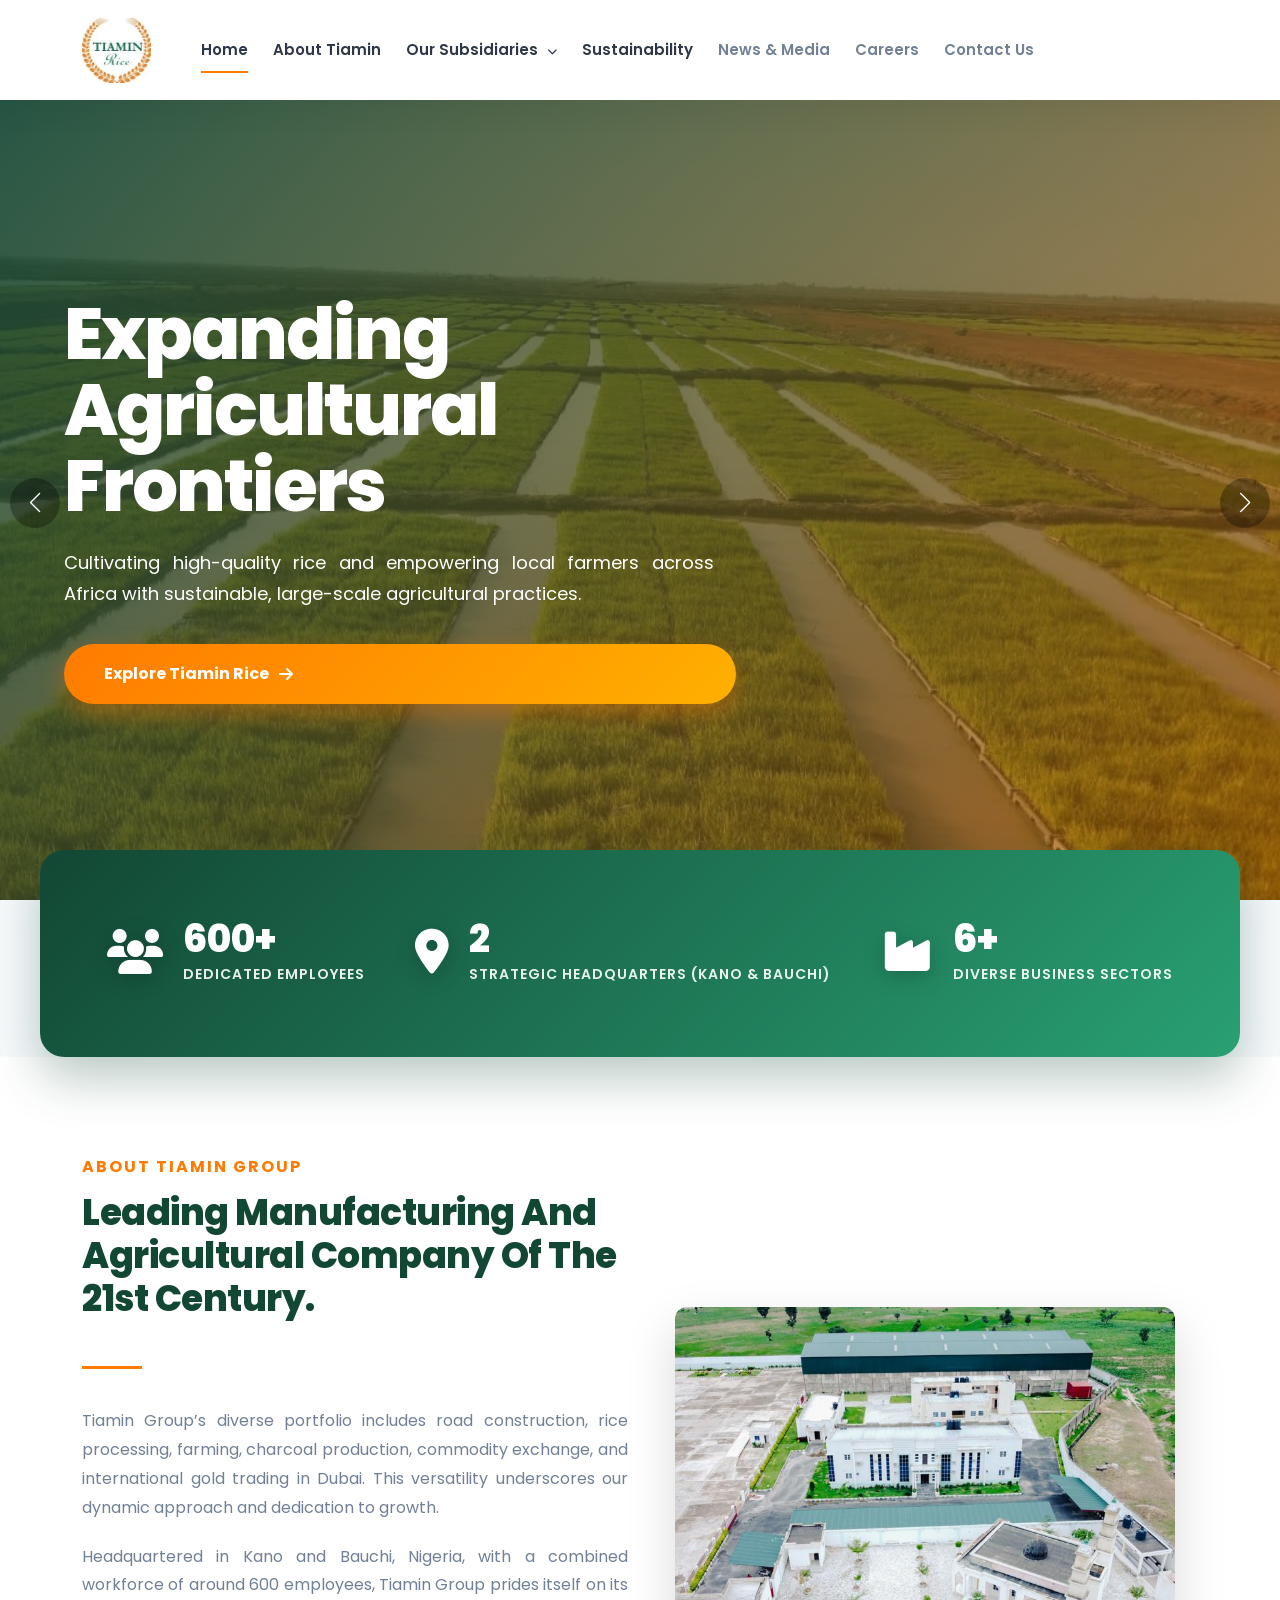
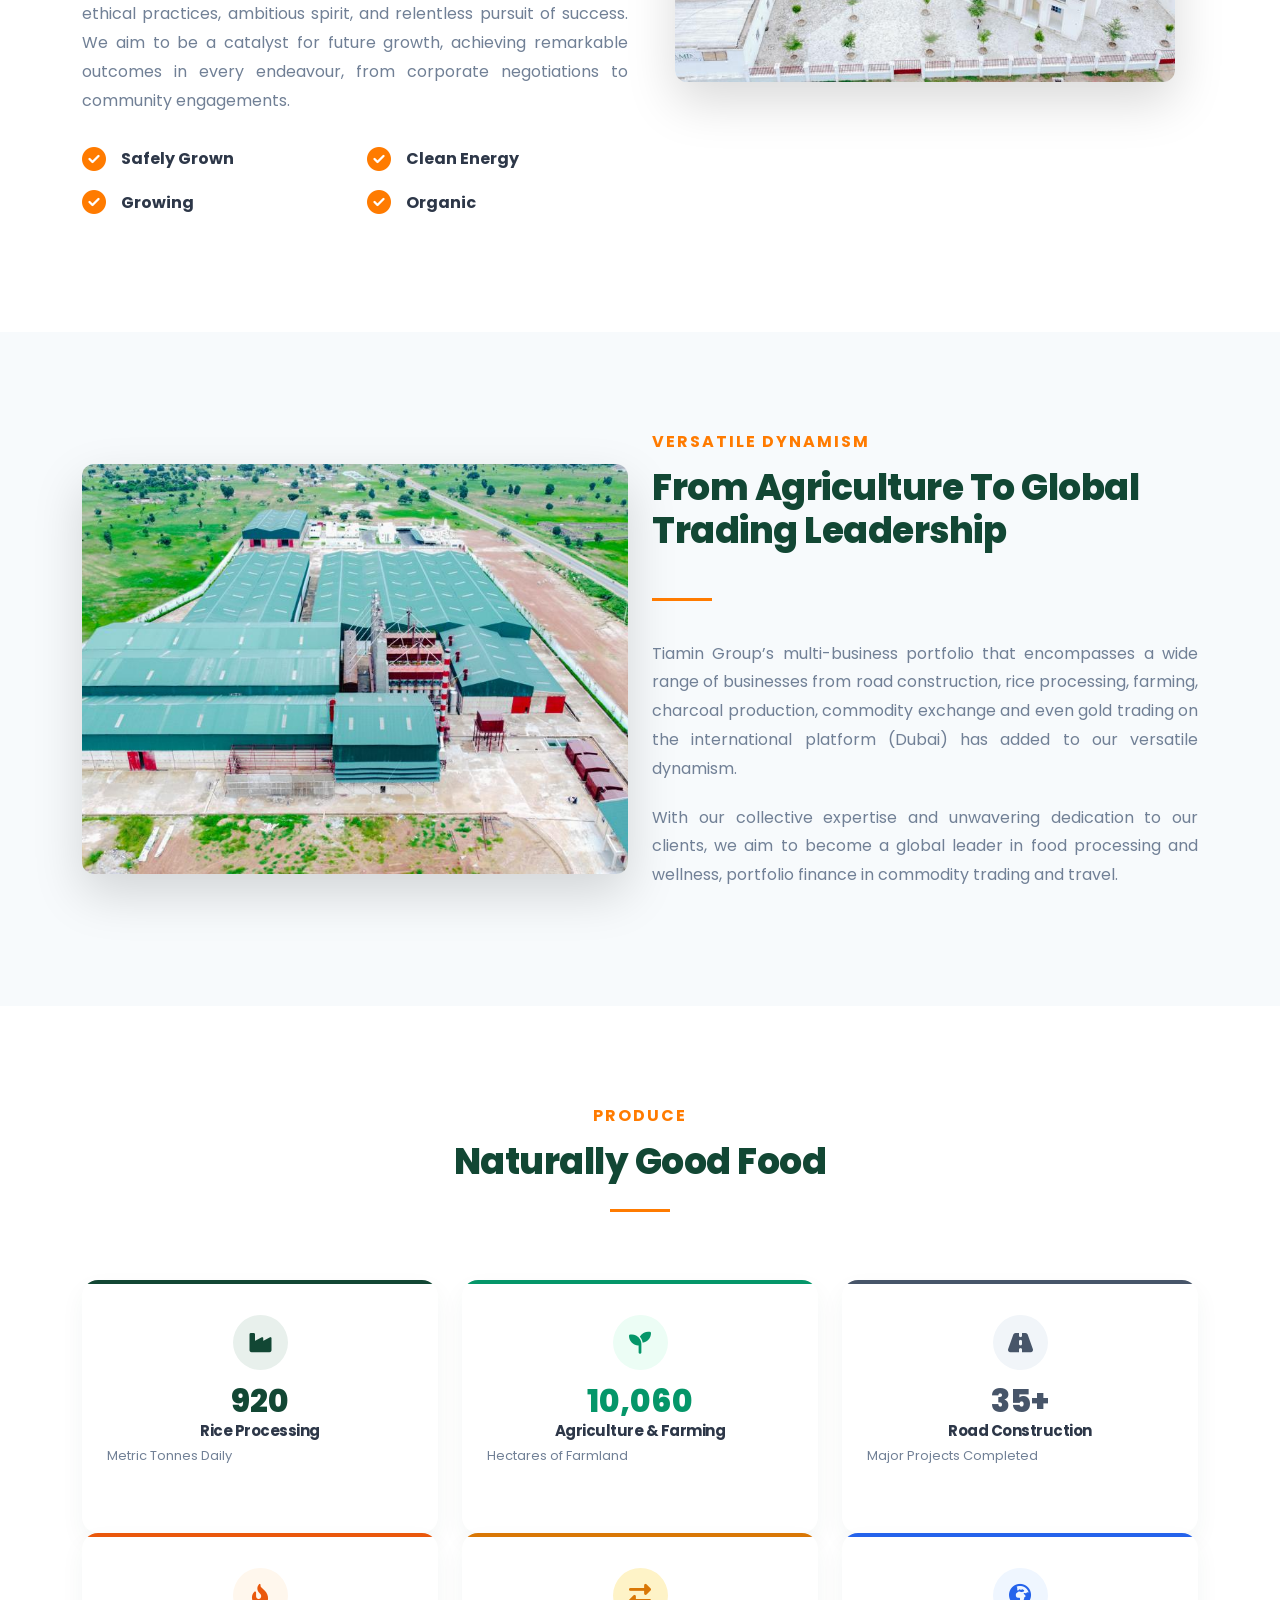
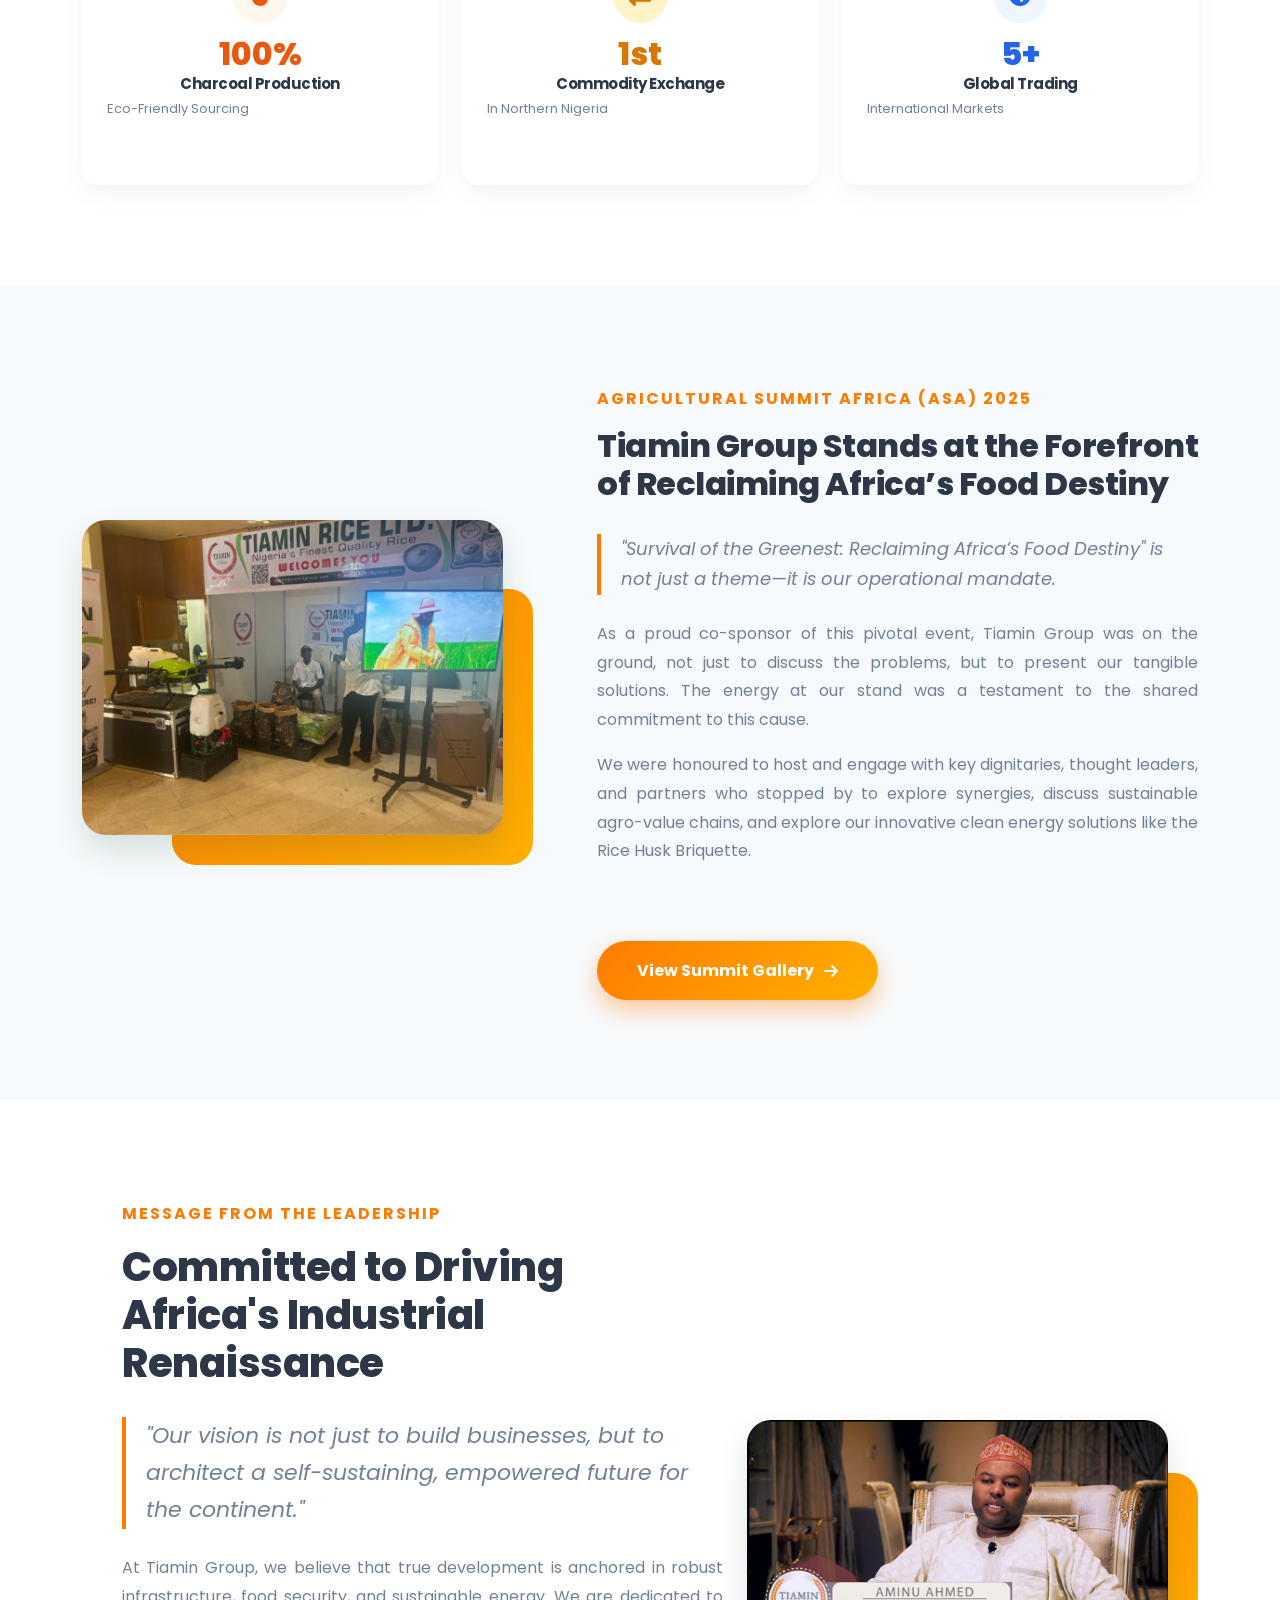
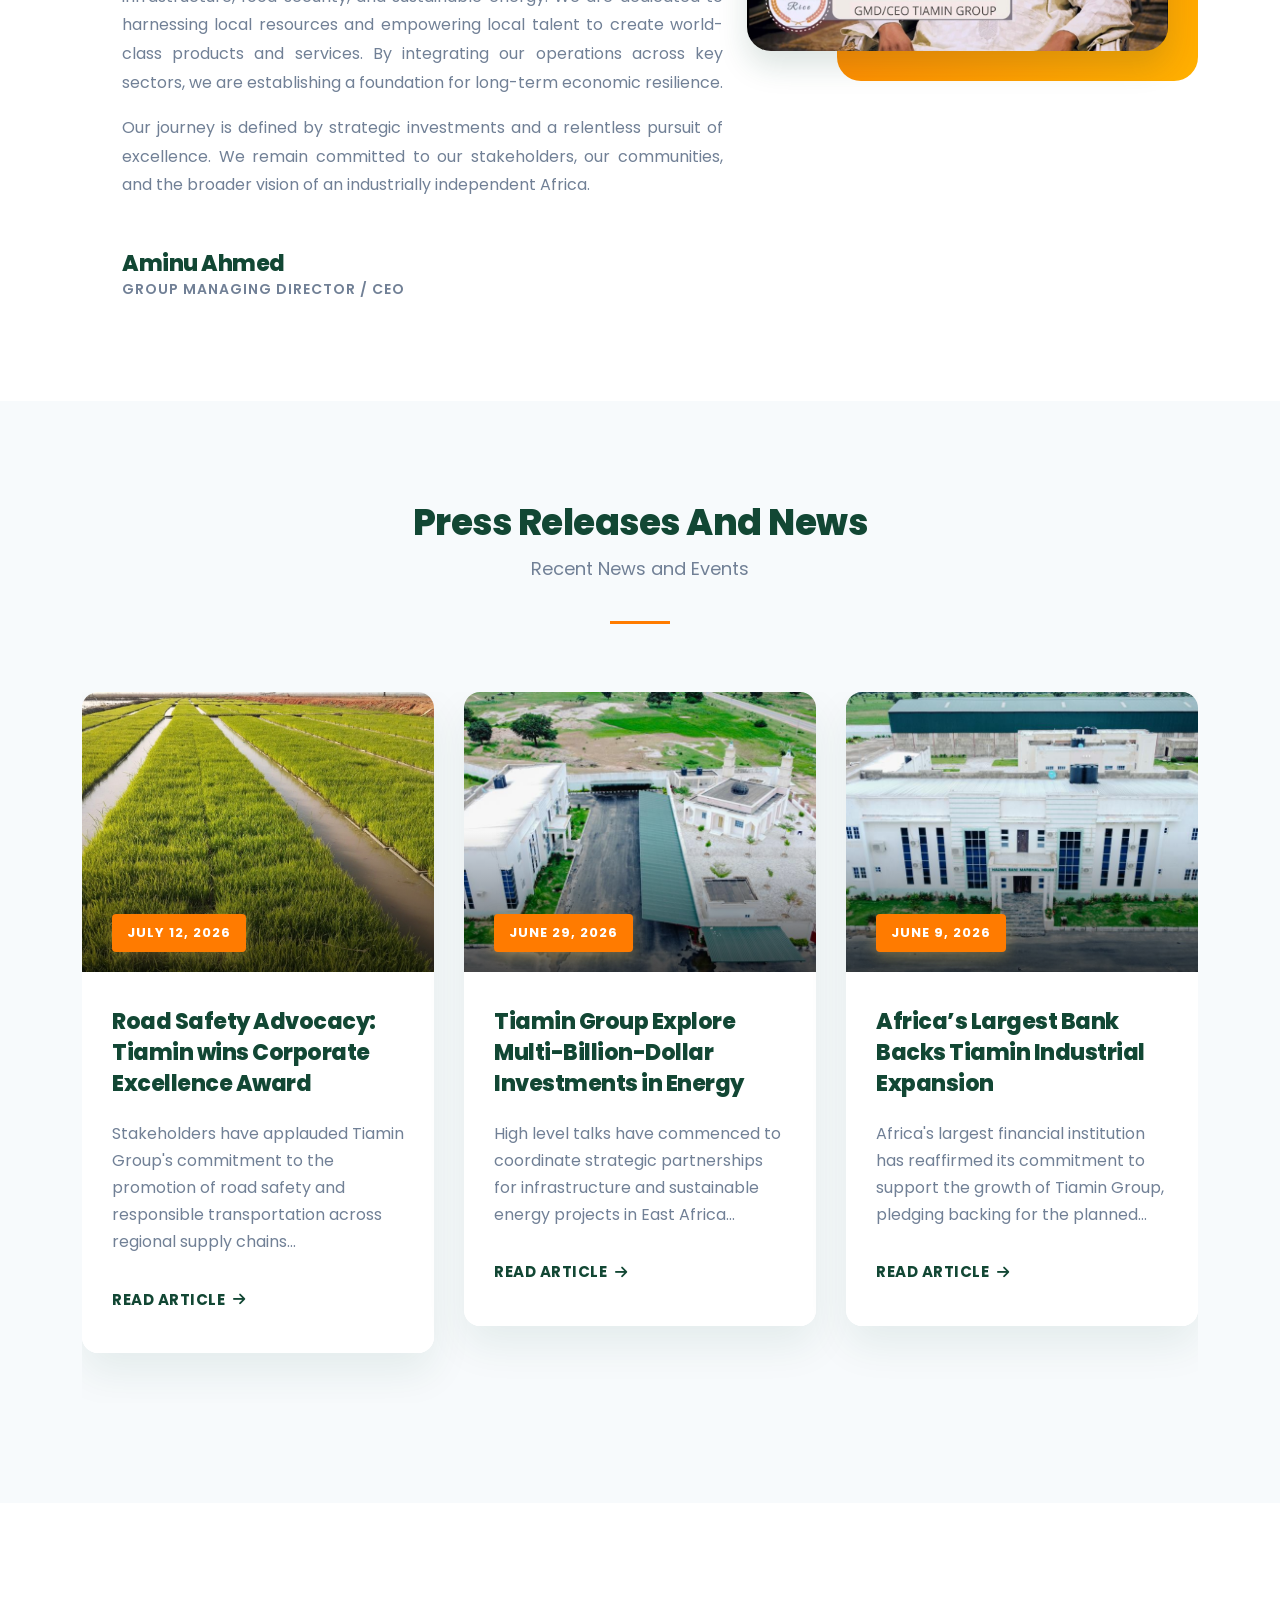
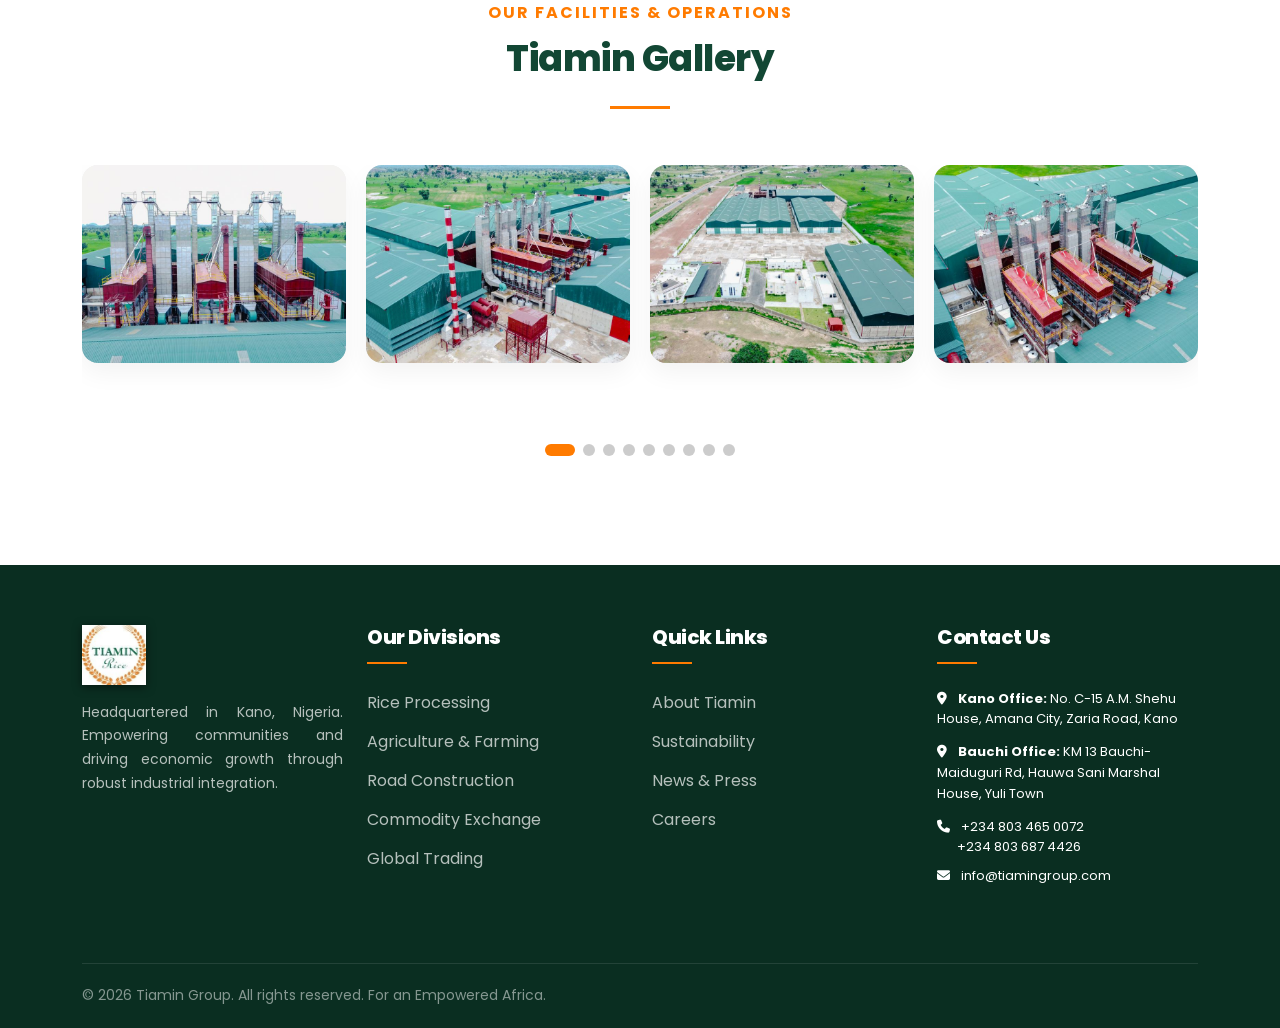
==== commit 5a8e744d: "update" ====
--- a/index.html
+++ b/index.html
@@ -50,6 +50,7 @@
                         <li class="greymenu"><a href="#contact">Contact Us</a></li>
                     </ul>
                 </nav>
+                <div class="d-lg-none" style="flex-grow: 1; text-align: center; font-weight: 800; color: var(--color-primary); font-size: 17px; letter-spacing: 1.5px; text-transform: uppercase;">Tiamin Group</div>
                 <div class="d-lg-none mobile-toggle">
                     <button class="btn" style="font-size:24px; color:var(--color-primary);"><i class="fas fa-bars"></i></button>
                 </div>
@@ -184,7 +185,7 @@
             </div>
             <div class="row">
                 
-                <div class="col-lg-4 col-md-6">
+                <div class="col-lg-4 col-md-6 col-6">
                     <div class="cms-fancy-box" style="--card-color: #124734; --card-bg-color: #E8F0EC;">
                         <div class="box-content-wrapper">
                             <div class="cms-fancy-box-icon-wrap"><i class="fas fa-industry"></i></div>
@@ -195,7 +196,7 @@
                     </div>
                 </div>
 
-                <div class="col-lg-4 col-md-6">
+                <div class="col-lg-4 col-md-6 col-6">
                     <div class="cms-fancy-box" style="--card-color: #059669; --card-bg-color: #ECFDF5;">
                         <div class="box-content-wrapper">
                             <div class="cms-fancy-box-icon-wrap"><i class="fas fa-seedling"></i></div>
@@ -206,7 +207,7 @@
                     </div>
                 </div>
 
-                <div class="col-lg-4 col-md-6">
+                <div class="col-lg-4 col-md-6 col-6">
                     <div class="cms-fancy-box" style="--card-color: #475569; --card-bg-color: #F1F5F9;">
                         <div class="box-content-wrapper">
                             <div class="cms-fancy-box-icon-wrap"><i class="fas fa-road"></i></div>
@@ -217,7 +218,7 @@
                     </div>
                 </div>
 
-                <div class="col-lg-4 col-md-6">
+                <div class="col-lg-4 col-md-6 col-6">
                     <div class="cms-fancy-box" style="--card-color: #EA580C; --card-bg-color: #FFF7ED;">
                         <div class="box-content-wrapper">
                             <div class="cms-fancy-box-icon-wrap"><i class="fas fa-fire-alt"></i></div>
@@ -228,7 +229,7 @@
                     </div>
                 </div>
 
-                <div class="col-lg-4 col-md-6">
+                <div class="col-lg-4 col-md-6 col-6">
                     <div class="cms-fancy-box" style="--card-color: #D97706; --card-bg-color: #FEF3C7;">
                         <div class="box-content-wrapper">
                             <div class="cms-fancy-box-icon-wrap"><i class="fas fa-exchange-alt"></i></div>
@@ -239,7 +240,7 @@
                     </div>
                 </div>
                 
-                <div class="col-lg-4 col-md-6">
+                <div class="col-lg-4 col-md-6 col-6">
                     <div class="cms-fancy-box" style="--card-color: #2563EB; --card-bg-color: #EFF6FF;">
                         <div class="box-content-wrapper">
                             <div class="cms-fancy-box-icon-wrap"><i class="fas fa-globe-africa"></i></div>
--- a/assets/style.css
+++ b/assets/style.css
@@ -30,6 +30,10 @@
             -webkit-font-smoothing: antialiased;
             background-color: var(--color-bg-grey);
         }
+        
+        p {
+            text-align: justify;
+        }
 
         a { color: var(--color-primary); text-decoration: none; transition: var(--transition); }
         a:hover { color: var(--color-accent); }
@@ -661,18 +665,20 @@
             }
             .cms-contact-box {
                 flex-direction: column;
+                align-items: flex-start;
+                text-align: justify;
+            }
+            .info-item {
+                flex-direction: row;
                 align-items: center;
-                text-align: center;
-            }
-            .info-item {
-                flex-direction: column;
-                margin-bottom: 10px;
-                padding: 10px;
+                margin-bottom: 15px;
+                padding: 10px 20px;
+                width: 100%;
             }
             .info-item .inner-icon {
-                margin-right: 0;
-                margin-bottom: 10px;
-                font-size: 30px;
+                margin-right: 25px;
+                margin-bottom: 0;
+                font-size: 35px;
             }
             .info-item .inner-text .above-text {
                 font-size: 24px;
@@ -742,5 +748,28 @@
             .inner-hero p {
                 font-size: 16px !important;
             }
+            .fancy-boxes-wrap {
+                padding: 60px 0 !important;
+            }
+            .cms-fancy-box {
+                padding: 20px 10px !important;
+                margin-bottom: 20px !important;
+            }
+            .cms-fancy-box-icon-wrap {
+                width: 40px !important;
+                height: 40px !important;
+                font-size: 18px !important;
+                margin-bottom: 12px !important;
+            }
+            .cms-fancy-box-number {
+                font-size: 22px !important;
+            }
+            .cms-fancy-box-title {
+                font-size: 13px !important;
+                margin-bottom: 2px !important;
+            }
+            .cms-fancy-box-description {
+                font-size: 11px !important;
+            }
         }
     
